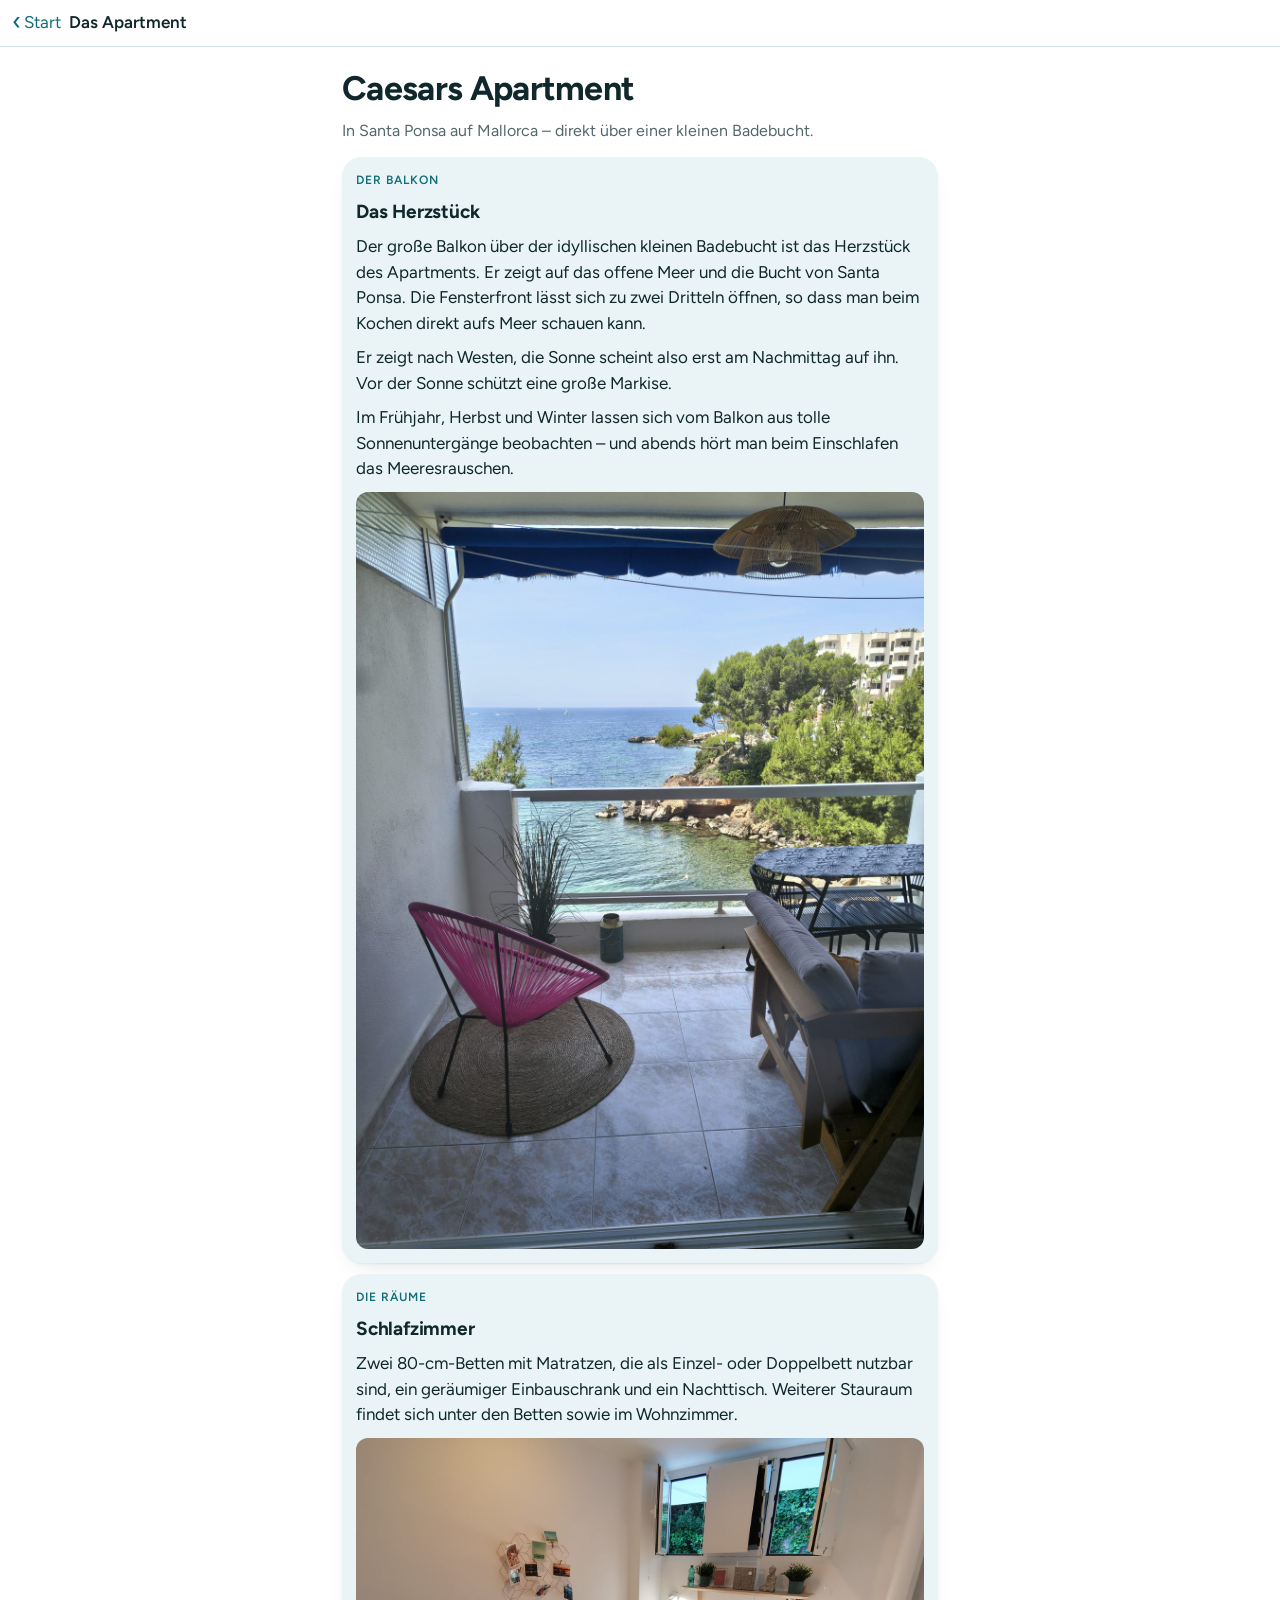
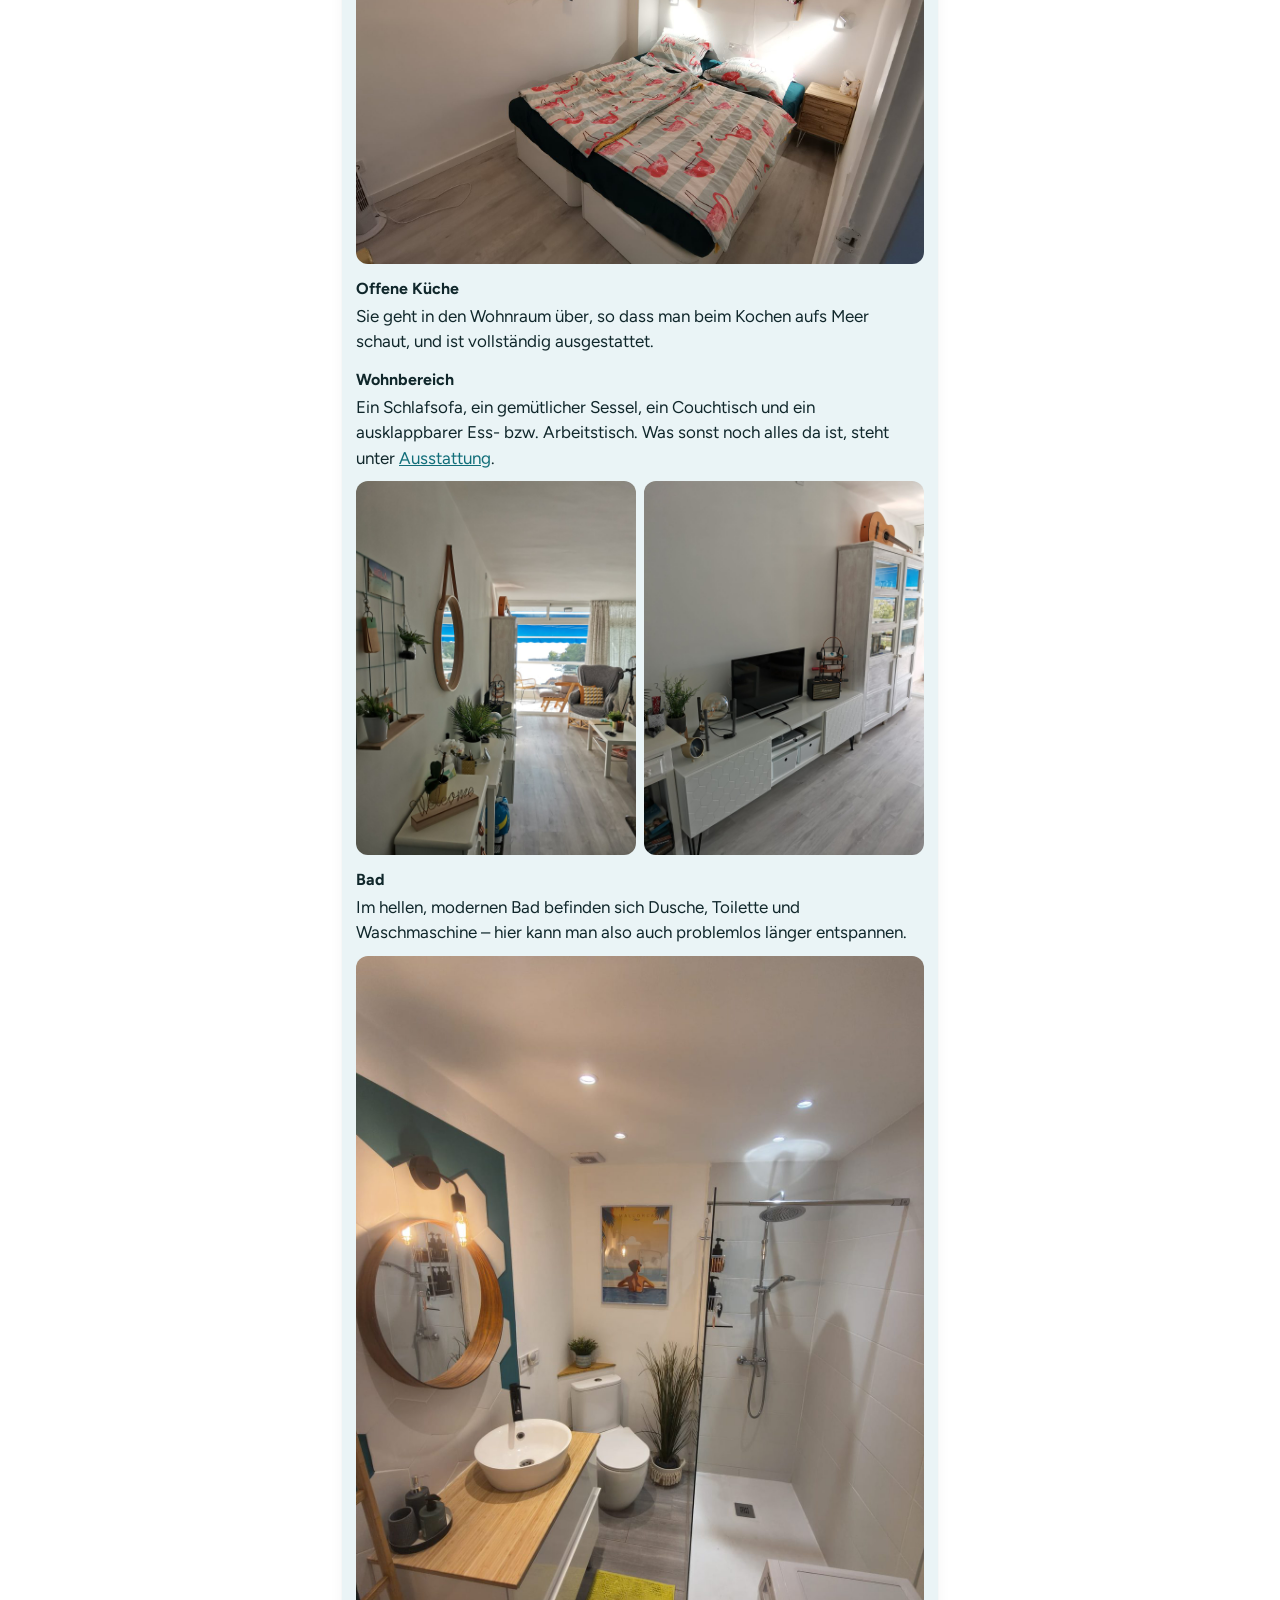
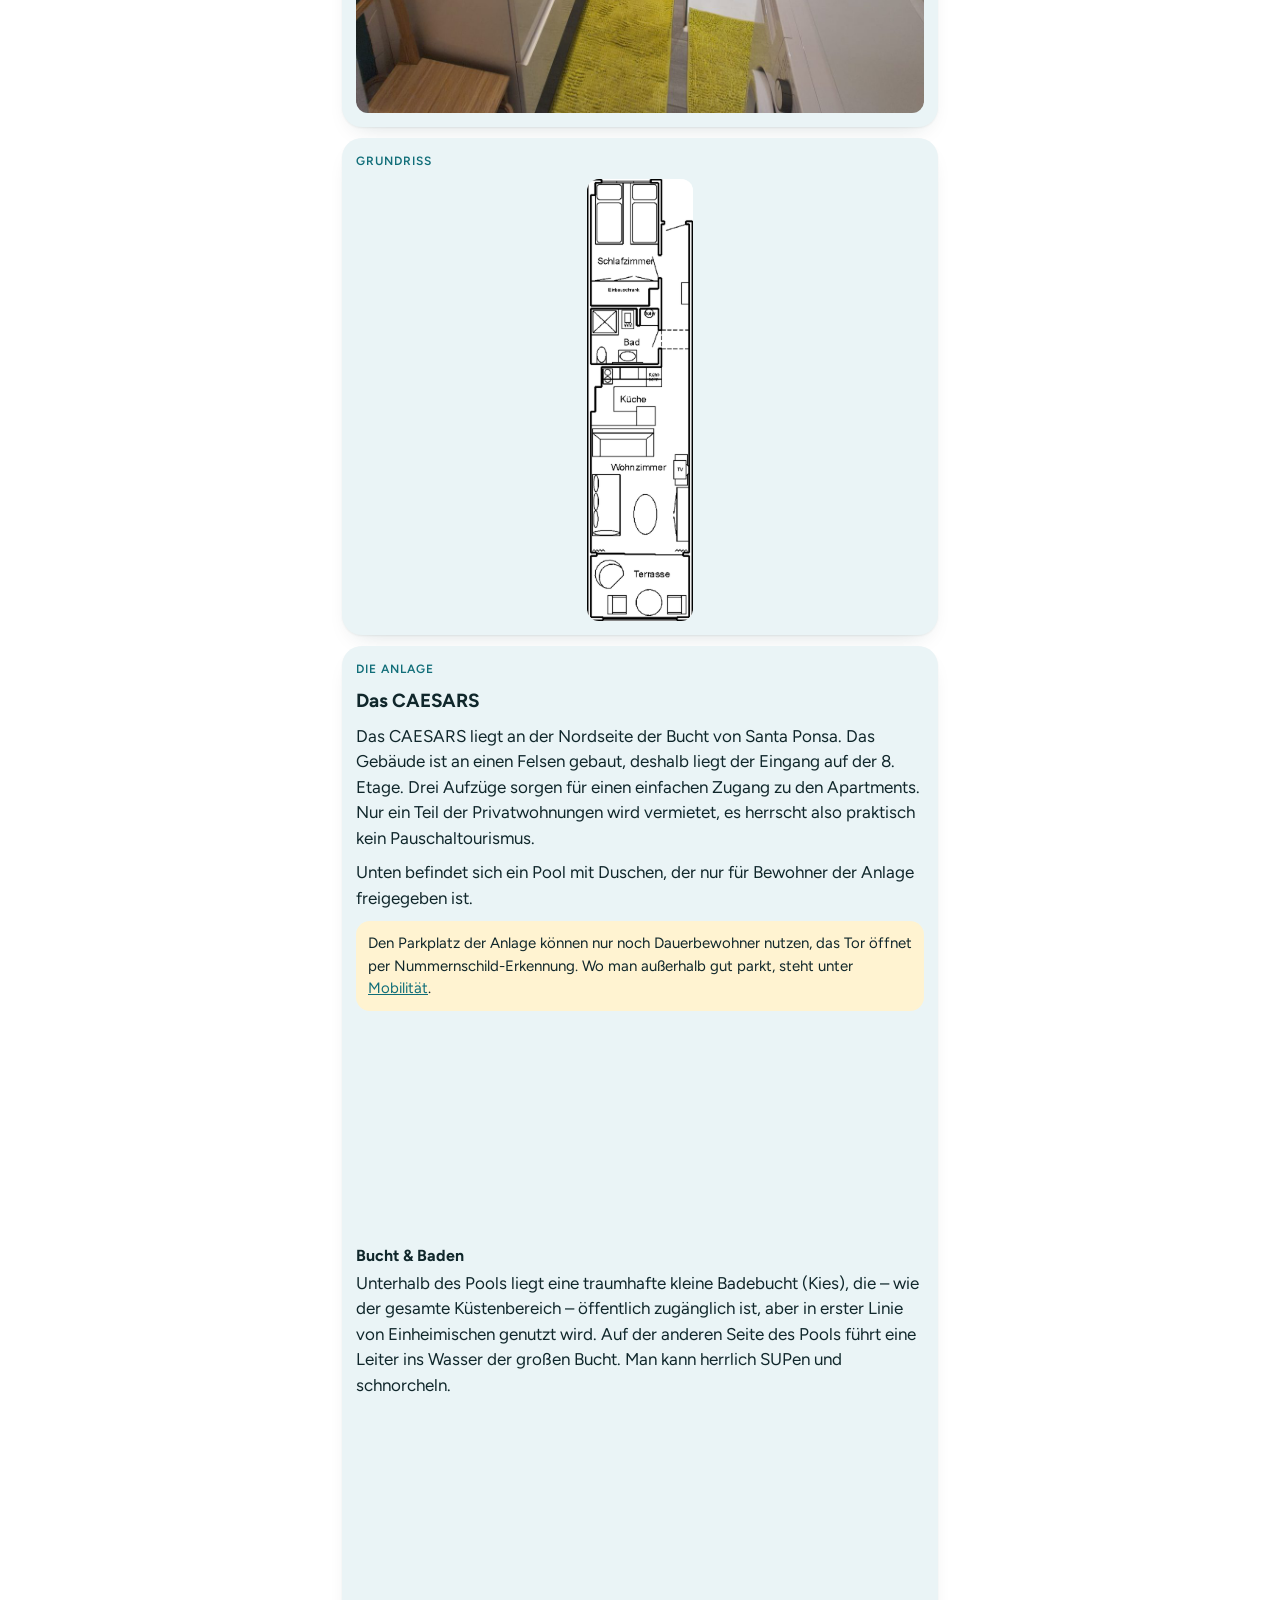
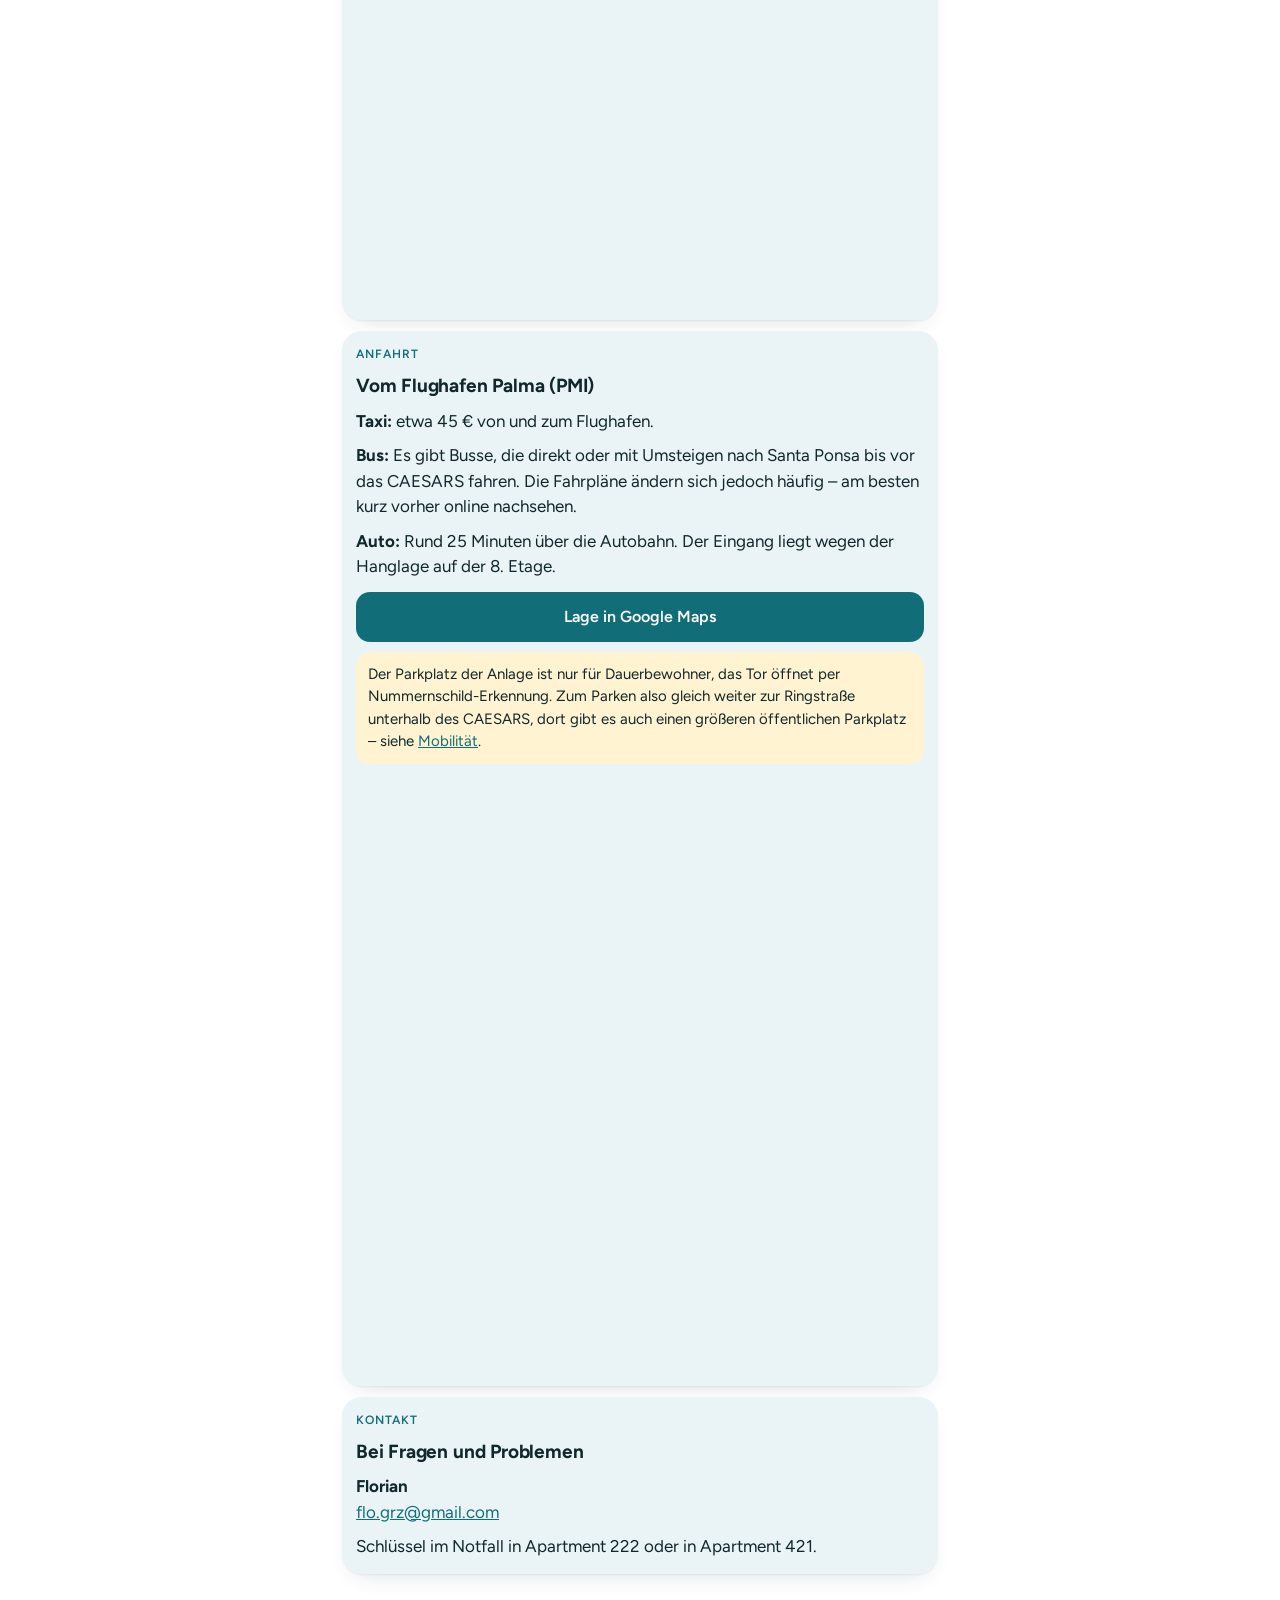
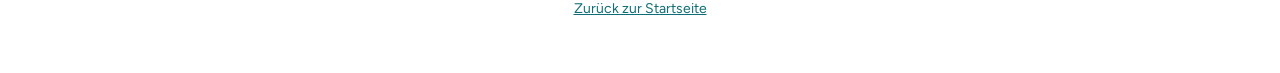
==== apartment.html @ 54678680 "Exposé in "Das Apartment" umbenannt Kachel, Seitentitel und Kopfzeile heissen jetzt "Das Apartment"," ====
<!doctype html>
<html lang="de">
<head>
<meta charset="utf-8">
<meta name="viewport" content="width=device-width, initial-scale=1">
<meta name="theme-color" content="#ffffff" media="(prefers-color-scheme: light)">
<meta name="theme-color" content="#0b1215" media="(prefers-color-scheme: dark)">
<meta name="robots" content="noindex">
<meta name="referrer" content="no-referrer">
<meta http-equiv="Content-Security-Policy" content="default-src 'none'; img-src 'self'; style-src 'self'; font-src 'self'; base-uri 'none'; form-action 'none'">
<title>Das Apartment · Caesars Apartment</title>
<link rel="icon" href="favicon.svg">
<link rel="stylesheet" href="style.css">
</head>
<body>
<header class="bar"><a href="index.html">Start</a><span>Das Apartment</span></header>
<div class="wrap">

  <h1 class="page">Caesars Apartment</h1>
  <p class="lead">In Santa Ponsa auf Mallorca – direkt über einer kleinen Badebucht.</p>

  <div class="card">
    <p class="eyebrow">Der Balkon</p>
    <h2>Das Herzstück</h2>
    <p>Der große Balkon über der idyllischen kleinen Badebucht ist das Herzstück des
    Apartments. Er zeigt auf das offene Meer und die Bucht von Santa Ponsa. Die
    Fensterfront lässt sich zu zwei Dritteln öffnen, so dass man beim Kochen direkt
    aufs Meer schauen kann.</p>
    <p>Er zeigt nach Westen, die Sonne scheint also erst am Nachmittag auf ihn. Vor der
    Sonne schützt eine große Markise.</p>
    <p>Im Frühjahr, Herbst und Winter lassen sich vom Balkon aus tolle Sonnenuntergänge
    beobachten – und abends hört man beim Einschlafen das Meeresrauschen.</p>
    <img width="1200" height="1600" src="bilder/balkon.jpg" alt="Terrasse mit Sitzecke und Blick auf die Bucht" loading="lazy">
  </div>

  <div class="card">
    <p class="eyebrow">Die Räume</p>
    <h2>Schlafzimmer</h2>
    <p>Zwei 80-cm-Betten mit Matratzen, die als Einzel- oder Doppelbett nutzbar sind,
    ein geräumiger Einbauschrank und ein Nachttisch. Weiterer Stauraum findet sich
    unter den Betten sowie im Wohnzimmer.</p>
    <img width="1600" height="1200" src="bilder/schlafzimmer.jpg" alt="Schlafzimmer mit Doppelbett" loading="lazy">

    <h3>Offene Küche</h3>
    <p>Sie geht in den Wohnraum über, so dass man beim Kochen aufs Meer schaut, und ist
    vollständig ausgestattet.</p>

    <h3>Wohnbereich</h3>
    <p>Ein Schlafsofa, ein gemütlicher Sessel, ein Couchtisch und ein ausklappbarer
    Ess- bzw. Arbeitstisch. Was sonst noch alles da ist, steht unter
    <a href="ausstattung.html">Ausstattung</a>.</p>
    <div class="pair">
      <img width="1200" height="1600" src="bilder/wohnbereich.jpg" alt="Wohnbereich mit Sofa und Küche" loading="lazy">
      <img width="1200" height="1600" src="bilder/wohnzimmer.jpg" alt="Wohnzimmer mit TV und Vitrine" loading="lazy">
    </div>

    <h3>Bad</h3>
    <p>Im hellen, modernen Bad befinden sich Dusche, Toilette und Waschmaschine –
    hier kann man also auch problemlos länger entspannen.</p>
    <img width="1200" height="1600" src="bilder/bad.jpg"
         alt="Bad mit Waschbecken, WC und bodengleicher Dusche" loading="lazy">
  </div>

  <div class="card" id="grundriss">
    <p class="eyebrow">Grundriss</p>
    <div class="planbox">
      <a href="#plan"><img class="plan" width="574" height="2396" src="bilder/grundriss.png"
         alt="Grundriss: Schlafzimmer, Bad, Küche, Wohnzimmer und Terrasse hintereinander" loading="lazy"></a>
    </div>
  </div>

  <div class="card">
    <p class="eyebrow">Die Anlage</p>
    <h2>Das CAESARS</h2>
    <p>Das CAESARS liegt an der Nordseite der Bucht von Santa Ponsa. Das Gebäude ist an
    einen Felsen gebaut, deshalb liegt der Eingang auf der 8. Etage. Drei Aufzüge
    sorgen für einen einfachen Zugang zu den Apartments. Nur ein Teil der
    Privatwohnungen wird vermietet, es herrscht also praktisch kein
    Pauschaltourismus.</p>
    <p>Unten befindet sich ein Pool mit Duschen, der nur für Bewohner der Anlage
    freigegeben ist.</p>
    <div class="note">Den Parkplatz der Anlage können nur noch Dauerbewohner nutzen, das
    Tor öffnet per Nummernschild-Erkennung. Wo man außerhalb gut parkt, steht unter
    <a href="infos.html#mobilitaet">Mobilität</a>.</div>
    <div class="pair">
      <img width="576" height="377" src="bilder/caesars.jpg" alt="Das Gebäude des CAESARS" loading="lazy">
      <img width="1600" height="1200" src="bilder/anlage.jpg" alt="Eingangsbereich der Anlage" loading="lazy">
    </div>

    <h3>Bucht &amp; Baden</h3>
    <p>Unterhalb des Pools liegt eine traumhafte kleine Badebucht (Kies), die – wie der
    gesamte Küstenbereich – öffentlich zugänglich ist, aber in erster Linie von
    Einheimischen genutzt wird. Auf der anderen Seite des Pools führt eine Leiter ins
    Wasser der großen Bucht. Man kann herrlich SUPen und schnorcheln.</p>
    <div class="pair">
      <img width="801" height="601" src="bilder/bucht-kajak.jpg" alt="Türkises Wasser in der Bucht" loading="lazy">
      <img width="900" height="1600" src="bilder/bucht.jpg" alt="Die kleine Badebucht unterhalb der Anlage" loading="lazy">
    </div>
  </div>

  <div class="card" id="anfahrt">
    <p class="eyebrow">Anfahrt</p>
    <h2>Vom Flughafen Palma (PMI)</h2>
    <p><b>Taxi:</b> etwa 45 € von und zum Flughafen.</p>
    <p><b>Bus:</b> Es gibt Busse, die direkt oder mit Umsteigen nach Santa Ponsa bis vor
    das CAESARS fahren. Die Fahrpläne ändern sich jedoch häufig – am besten kurz
    vorher online nachsehen.</p>
    <p><b>Auto:</b> Rund 25 Minuten über die Autobahn. Der Eingang liegt wegen der
    Hanglage auf der 8. Etage.</p>
    <a class="btn" href="https://maps.app.goo.gl/i3KNdVnD5WK8LLeP6">Lage in Google Maps</a>
    <div class="note">Der Parkplatz der Anlage ist nur für Dauerbewohner, das Tor öffnet
    per Nummernschild-Erkennung. Zum Parken also gleich weiter zur Ringstraße
    unterhalb des CAESARS, dort gibt es auch einen
    größeren öffentlichen Parkplatz – siehe
    <a href="infos.html#mobilitaet">Mobilität</a>.</div>
    <img width="1056" height="562" src="bilder/karte-anfahrt.jpg" alt="Karte der Strecke von Palma nach Santa Ponsa" loading="lazy">
    <img width="1056" height="531" src="bilder/karte-santaponsa.jpg" alt="Karte der letzten Meter in Santa Ponsa" loading="lazy">
  </div>

  <div class="card" id="kontakt">
    <p class="eyebrow">Kontakt</p>
    <h2>Bei Fragen und Problemen</h2>
    <p><b>Florian</b><br>
      <a href="mailto:flo.grz@gmail.com">flo.grz@gmail.com</a></p>
    <p>Schlüssel im Notfall in Apartment 222 oder in Apartment 421.</p>
  </div>

  <footer><p><a href="index.html">Zurück zur Startseite</a></p></footer>
</div>

<figure class="lb plan" id="plan"><a class="bg" href="#grundriss" aria-hidden="true"></a>
  <a class="x" href="#grundriss" aria-label="Schließen">&times;</a>
  <img width="574" height="2396" src="bilder/grundriss.png" alt="Grundriss des Apartments">
  <figcaption>Grundriss des Apartments</figcaption></figure>
</body>
</html>
---- style.css ----
/* Caesars Apartment – Santa Ponsa. Mobile first, keine externen Abhängigkeiten. */
:root{
  --bg:#fff; --card:#eaf4f6; --tile:#d6ebee; --chip:#ffdc7a;
  --txt:#10272b; --dim:#54686c; --line:#d7e8ea;
  --acc:#116e79; --tint:#fff3d1; --bar:rgba(255,255,255,.82);
  --sh:0 1px 2px rgba(8,50,56,.06), 0 10px 24px -14px rgba(8,50,56,.22);
  --shx:0 2px 6px rgba(8,50,56,.08), 0 18px 36px -16px rgba(8,50,56,.32);
  --r:20px;
}
@media (prefers-color-scheme:dark){
  :root{--bg:#0b1215; --card:#132124; --tile:#172f34; --chip:#6b5210;
        --txt:#eef5f6; --dim:#9aabaf; --line:#22373b;
        --acc:#4fd0de; --tint:#3a2d0d; --bar:rgba(11,18,21,.75);
        --sh:0 1px 2px rgba(0,0,0,.6); --shx:0 12px 30px rgba(0,0,0,.7);}
}
@font-face{
  font-family:Figtree;
  src:url(schrift/figtree.woff2) format("woff2");
  font-weight:300 900;          /* eine Datei fuer alle Staerken */
  font-display:swap;
}
*{box-sizing:border-box}
html{-webkit-text-size-adjust:100%}
body{
  margin:0; background:var(--bg); color:var(--txt);
  font:400 17px/1.5 Figtree,-apple-system,BlinkMacSystemFont,"Segoe UI",Roboto,"Helvetica Neue",Arial,sans-serif;
  -webkit-font-smoothing:antialiased;
}
img{max-width:100%;height:auto;display:block}
a{color:var(--acc)}
.wrap{max-width:620px;margin:0 auto;padding:0 12px 40px}

/* Kopfzeile */
.bar{
  position:sticky;top:0;z-index:20;display:flex;align-items:center;gap:6px;
  padding:10px 12px;font-weight:600;font-size:17px;
  background:var(--bar);
  backdrop-filter:saturate(180%) blur(20px);-webkit-backdrop-filter:saturate(180%) blur(20px);
  border-bottom:1px solid var(--line);
}
.bar a{display:flex;align-items:center;gap:3px;text-decoration:none;font-weight:400;margin-right:2px}
.bar a::before{content:"‹";font-size:26px;line-height:1;margin-top:-3px}

/* Hero */
.hero{position:relative;margin:12px 0 16px;border-radius:24px;overflow:hidden;box-shadow:var(--sh)}
.hero img{aspect-ratio:4/3;object-fit:cover;width:100%}
.hero div{
  position:absolute;inset:auto 0 0 0;padding:18px 14px 14px;color:#fff;
  background:linear-gradient(transparent,rgba(0,0,0,.68));
}
.hero h1{margin:0;font-size:clamp(27px,7.5vw,34px);letter-spacing:-.02em;line-height:1.15}
.hero p{margin:4px 0 0;font-size:15px;opacity:.9}

h1.page{font-size:clamp(27px,8vw,34px);letter-spacing:-.02em;margin:16px 0 5px}
.lead{color:var(--dim);margin:0 0 14px;font-size:16px}

/* Kacheln */
.tiles{display:grid;grid-template-columns:1fr 1fr;gap:10px;margin:0 0 22px}
.tile{
  display:block;padding:13px;border-radius:var(--r);background:var(--tile);
  box-shadow:var(--sh);text-decoration:none;color:inherit;
  transition:transform .22s ease, box-shadow .22s ease;
}
.tile svg{width:26px;height:26px;stroke:var(--acc);stroke-width:1.7;fill:none;
  stroke-linecap:round;stroke-linejoin:round;
  background:var(--chip);border-radius:11px;padding:6px;box-sizing:content-box}
.tile b{display:block;margin:9px 0 1px;font-size:16px;font-weight:600;letter-spacing:-.01em}
.tile span{display:block;font-size:13px;color:var(--dim);line-height:1.35}
.tile.wide{grid-column:1/-1;display:flex;align-items:center;gap:14px}
.tile.wide b{margin:0}
@media (hover:hover){.tile:hover{transform:translateY(-3px);box-shadow:var(--shx)}}
.tile:active{transform:scale(.97)}

h2.sec{font-size:19px;letter-spacing:-.01em;margin:0 0 10px}
h2.sec span{font-weight:400;font-size:14px;color:var(--dim)}

/* Karten / Inhalte */
.card{background:var(--card);border-radius:var(--r);padding:14px;box-shadow:var(--sh);margin:0 0 11px}
.card h2{font-size:19px;letter-spacing:-.01em;margin:0 0 8px}
.card h3{font-size:16px;margin:13px 0 3px}
.card p{margin:0 0 9px}
.card p:last-child,.card ul:last-child{margin-bottom:0}
.card ul{margin:0 0 9px;padding-left:19px}
.card li{margin:0 0 4px}
.card img{border-radius:12px;margin:10px 0 0}
.eyebrow{font-size:12px;font-weight:600;letter-spacing:.08em;text-transform:uppercase;color:var(--acc);margin:0 0 6px}
.note{background:var(--tint);border-radius:14px;padding:11px 12px;margin:10px 0 0;font-size:15px}
.pair{display:grid;grid-template-columns:1fr 1fr;gap:8px;margin-top:10px}
.pair img{margin:0}

/* Sprungmarken */
.chips{display:flex;flex-wrap:wrap;gap:7px;margin:0 0 14px}
.chips a{background:var(--tile);box-shadow:var(--sh);border-radius:999px;padding:7px 13px;
  font-size:14px;text-decoration:none;color:var(--txt)}
.chips a:active{transform:scale(.96)}

/* Checklisten */
.check{list-style:none;padding:0;margin:0}
.check li{position:relative;padding:0 0 0 28px;margin:0 0 10px}
.check li::before{
  content:"";position:absolute;left:0;top:3px;width:19px;height:19px;border-radius:50%;
  border:1.7px solid var(--acc);
}
.check li b{display:block}
.check img{margin:8px 0 0;border-radius:12px}


.btn{
  display:block;margin:12px 0 0;padding:13px;border:0;border-radius:14px;
  background:var(--acc);color:#fff;font-size:16px;font-weight:600;
  text-align:center;text-decoration:none;
}
.btn:active{opacity:.7}
@media (prefers-color-scheme:dark){.btn{color:#04282d}}

/* Galerie: horizontal wischen + Lightbox ohne JS */
.strip{
  display:flex;gap:8px;overflow-x:auto;scroll-snap-type:x mandatory;
  margin:0 -12px;padding:0 12px 10px;scroll-padding:0 12px;
  -webkit-overflow-scrolling:touch;
}
.strip a{flex:0 0 78%;scroll-snap-align:center;border-radius:14px;overflow:hidden;box-shadow:var(--sh)}
.strip img{aspect-ratio:4/3;object-fit:cover;width:100%}
.strip .plan img,.lb.plan img{object-fit:contain;background:#fff}
img.plan{background:#fff;border-radius:12px}
.planbox{display:flex;justify-content:center}
.planbox img{width:106px;margin:0}
@media (hover:hover){.strip a:hover img{transform:scale(1.04);transition:transform .3s ease}}

.lb{position:fixed;inset:0;z-index:50;display:none;margin:0;background:#000}
.lb:target{display:grid;place-items:center}
.lb img{width:100%;max-height:100vh;object-fit:contain}
.lb.plan{place-items:start center;overflow-y:auto}
.lb.plan img{max-height:none}
.lb .bg{position:absolute;inset:0}
.lb figcaption{
  position:fixed;left:0;right:0;bottom:0;padding:26px 14px 16px;
  color:#f5f5f7;font-size:14px;text-align:center;
  background:linear-gradient(transparent,rgba(0,0,0,.72));
}
.lb .nav{
  position:fixed;top:50%;transform:translateY(-50%);z-index:2;width:44px;height:44px;
  border-radius:50%;background:rgba(0,0,0,.45);
  color:#fff;font-size:30px;line-height:43px;text-align:center;text-decoration:none;
}
.lb .zurueck{left:12px}
.lb .weiter{right:12px}
.lb .x{
  position:fixed;top:12px;right:12px;z-index:2;width:38px;height:38px;
  border-radius:50%;background:rgba(0,0,0,.45);
  color:#fff;font-size:25px;line-height:37px;text-align:center;text-decoration:none;
}

footer{margin-top:24px;text-align:center;font-size:14px;color:var(--dim)}
footer a{margin:0 7px;white-space:nowrap}
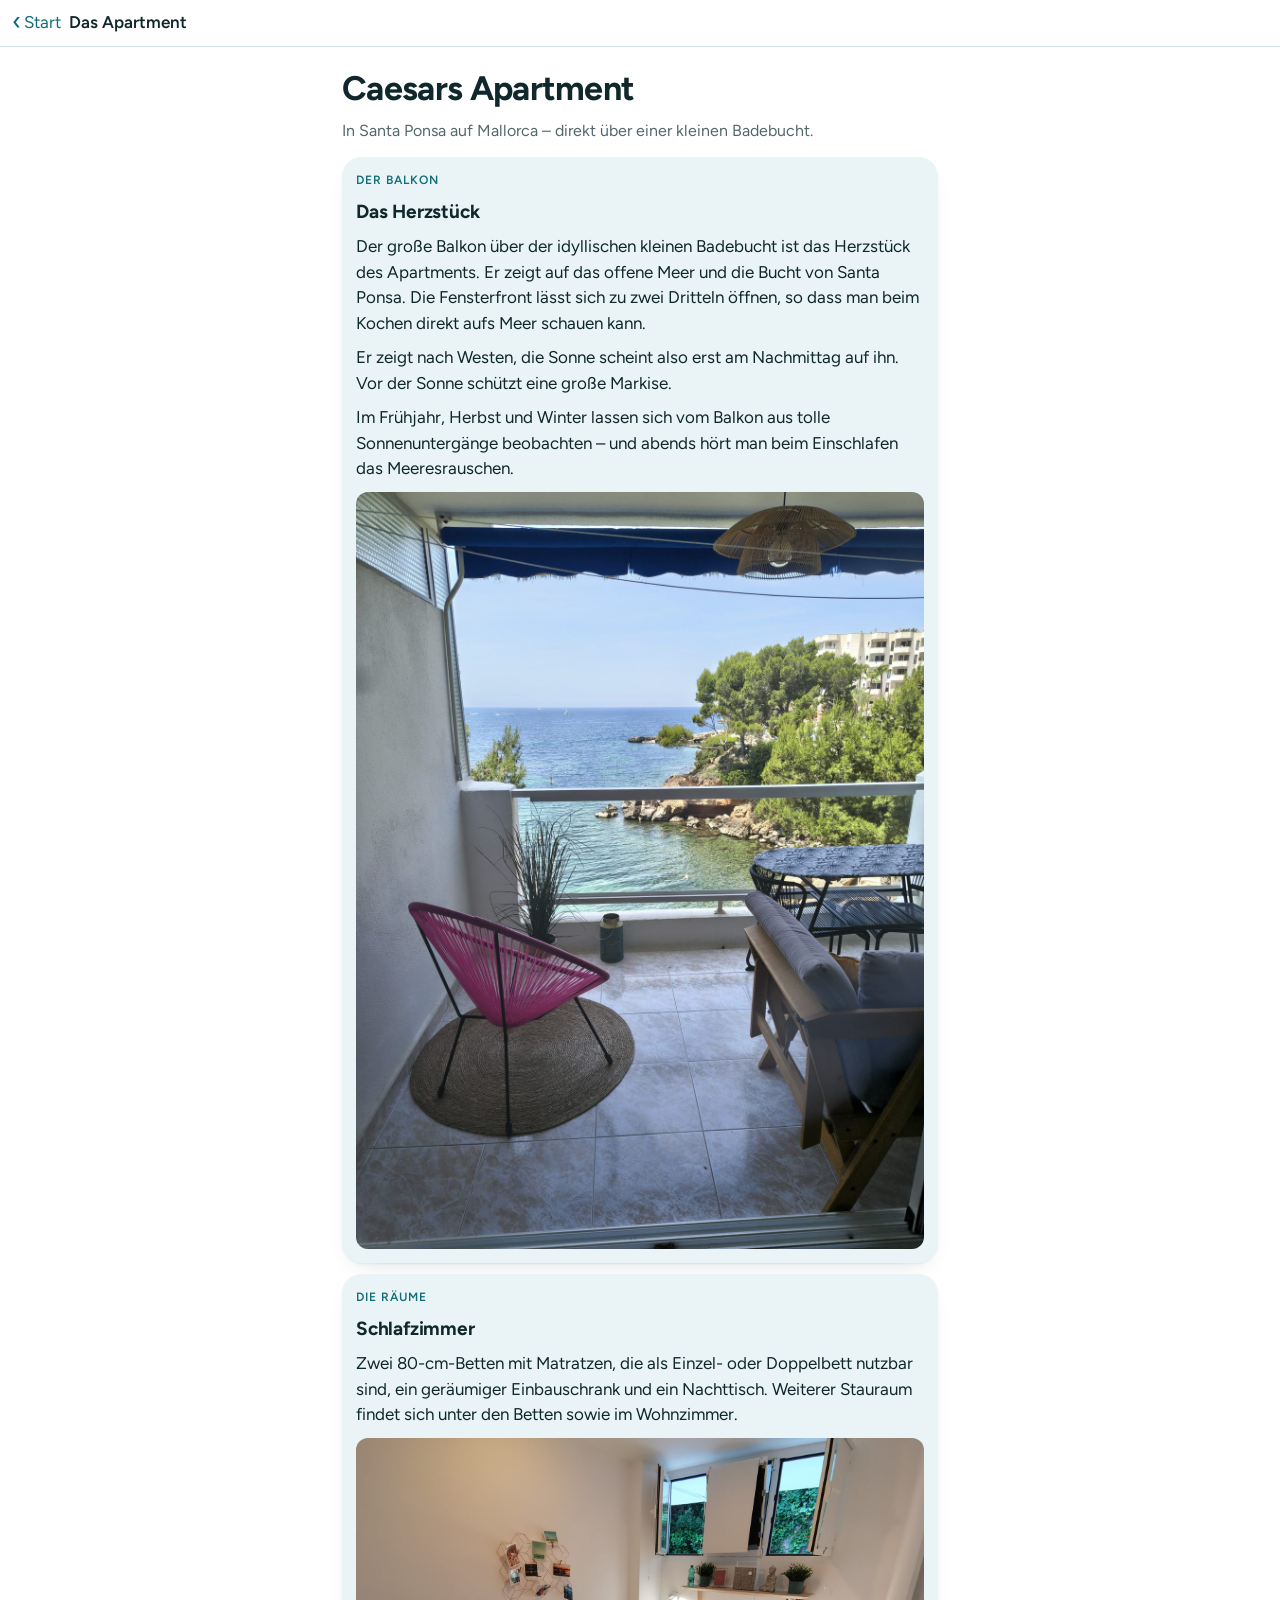
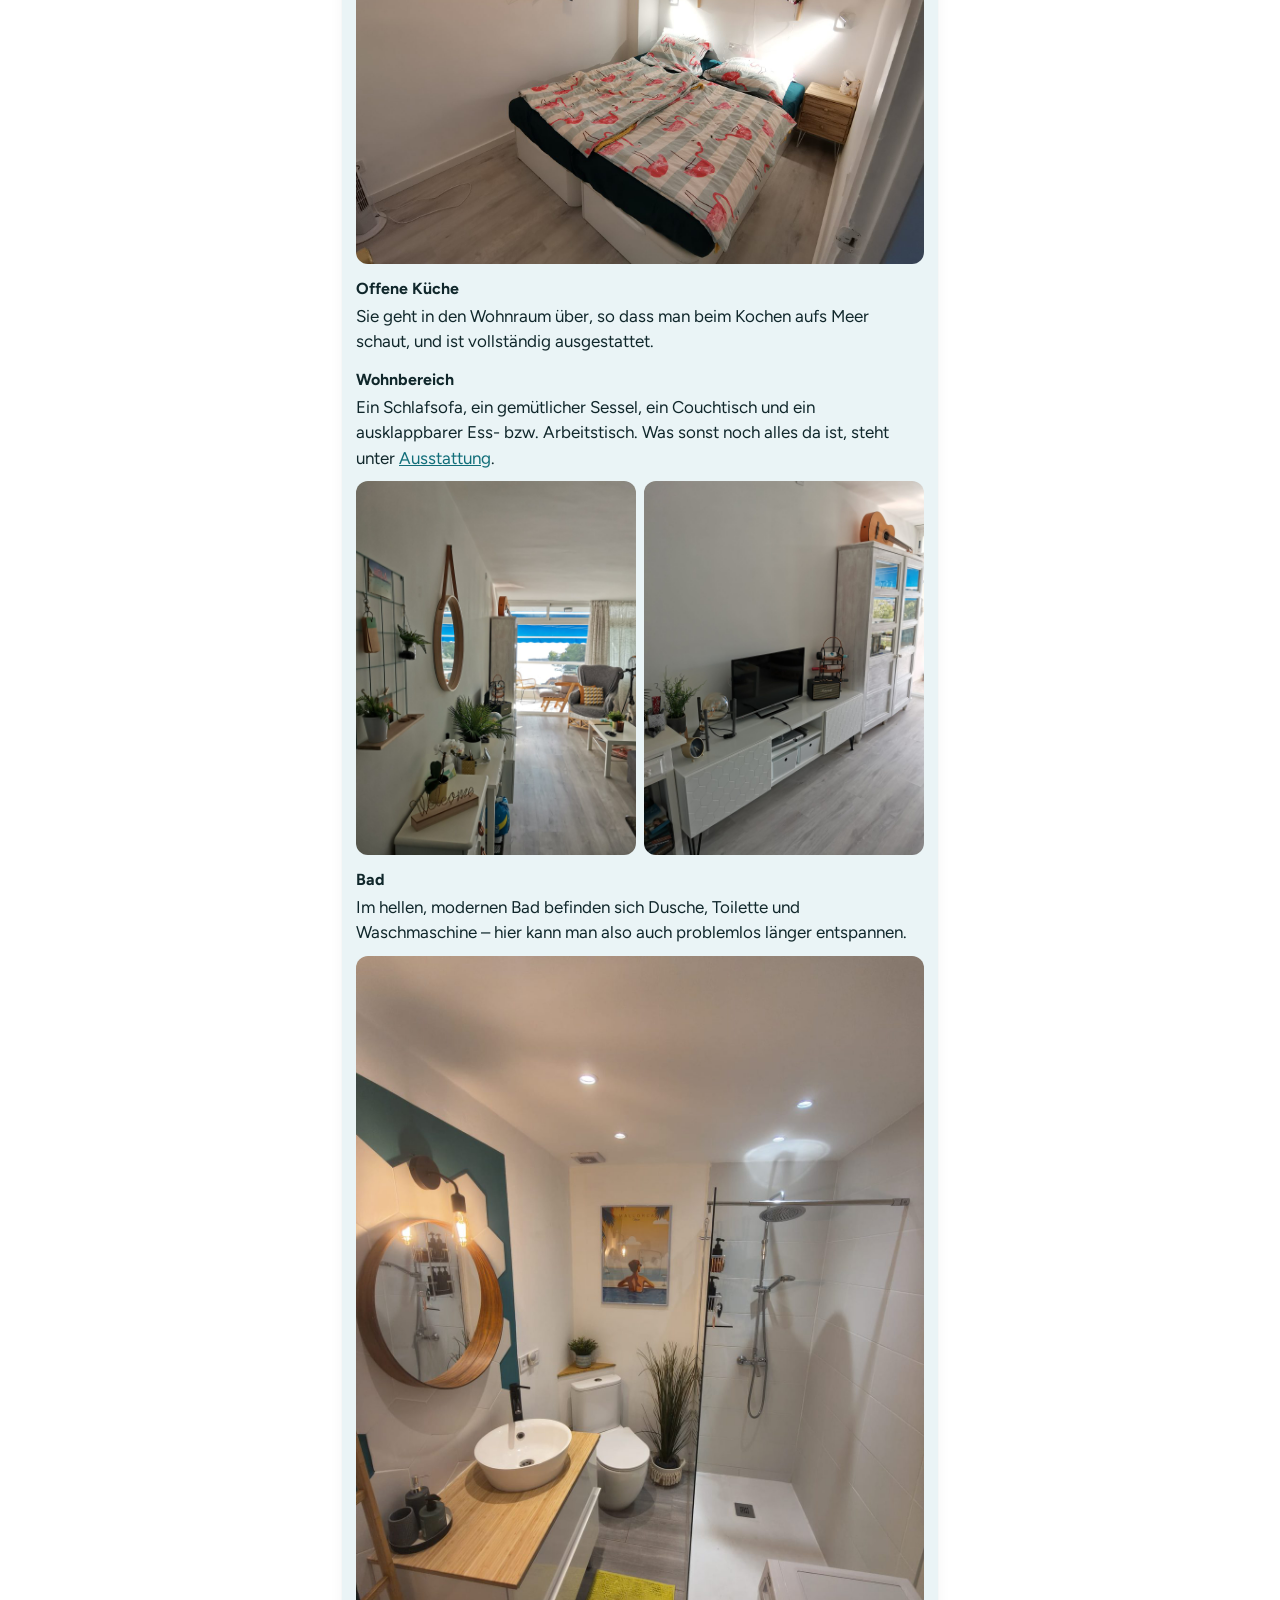
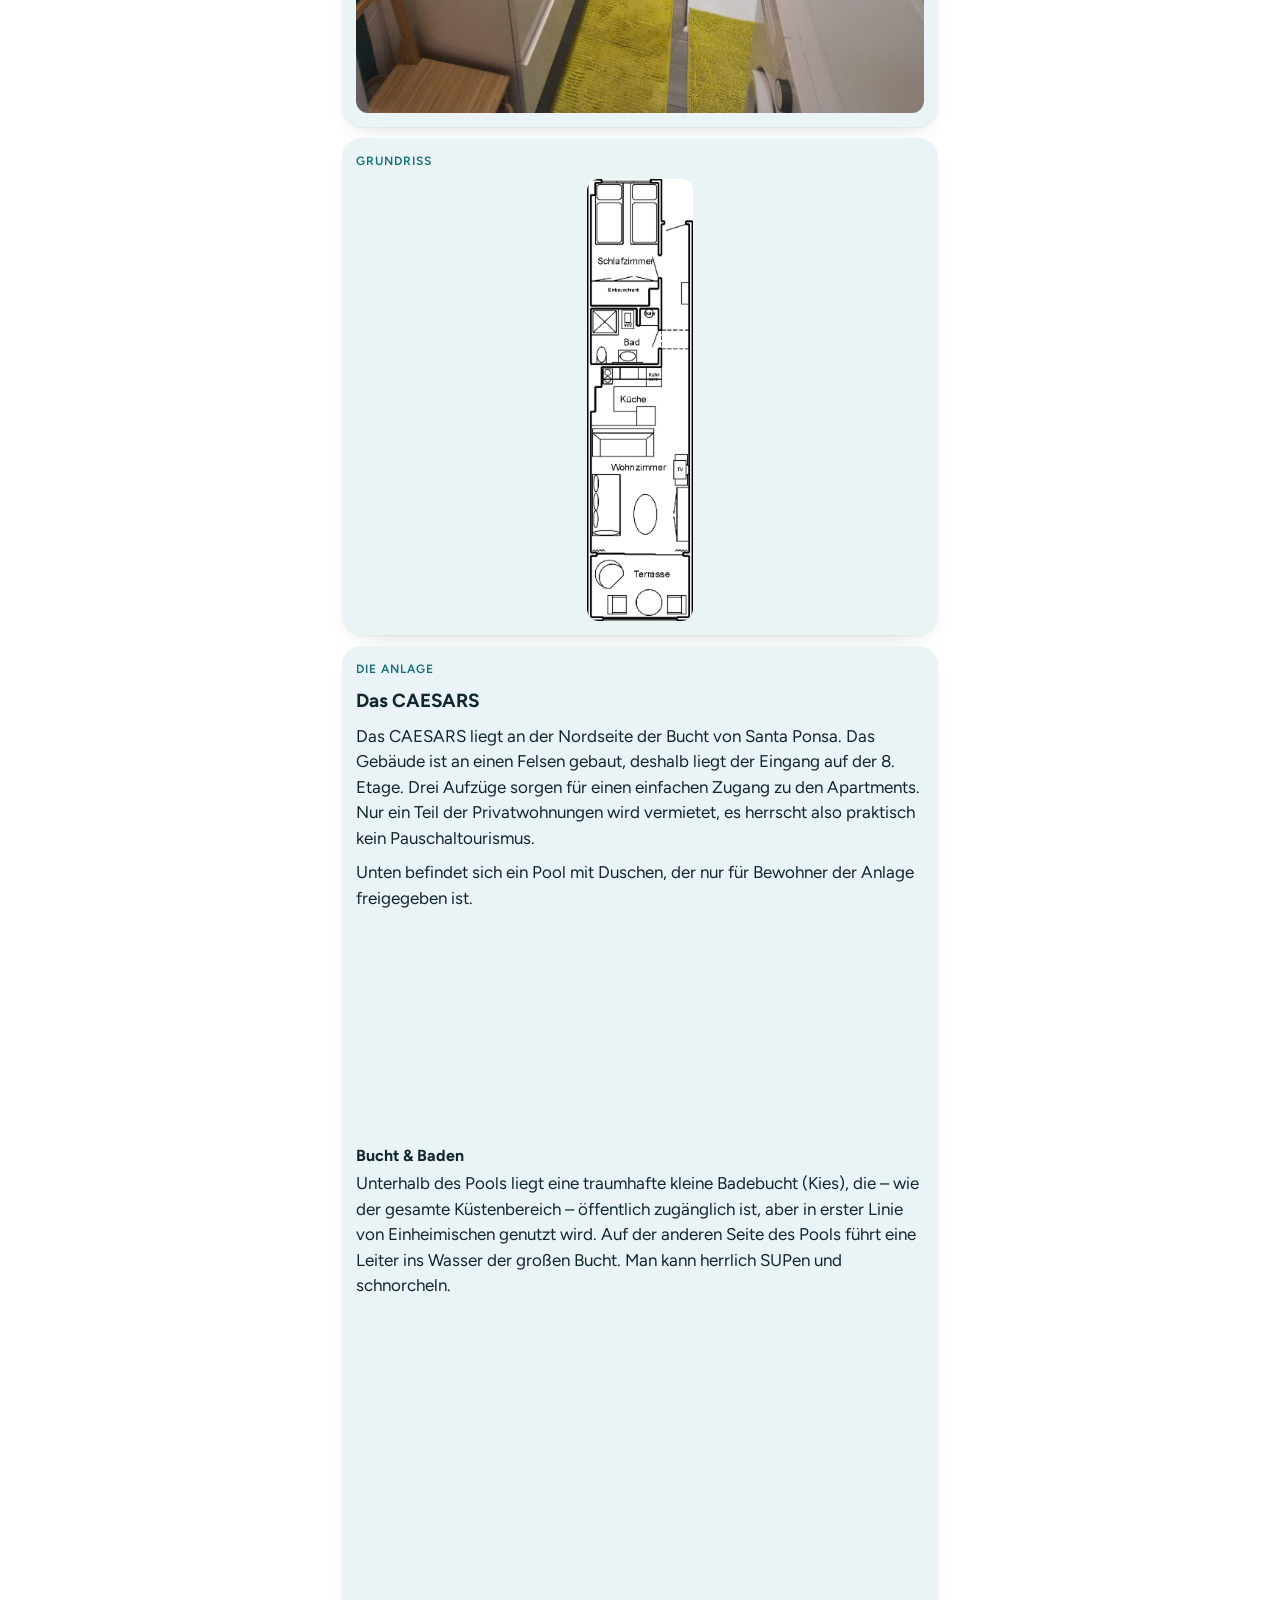
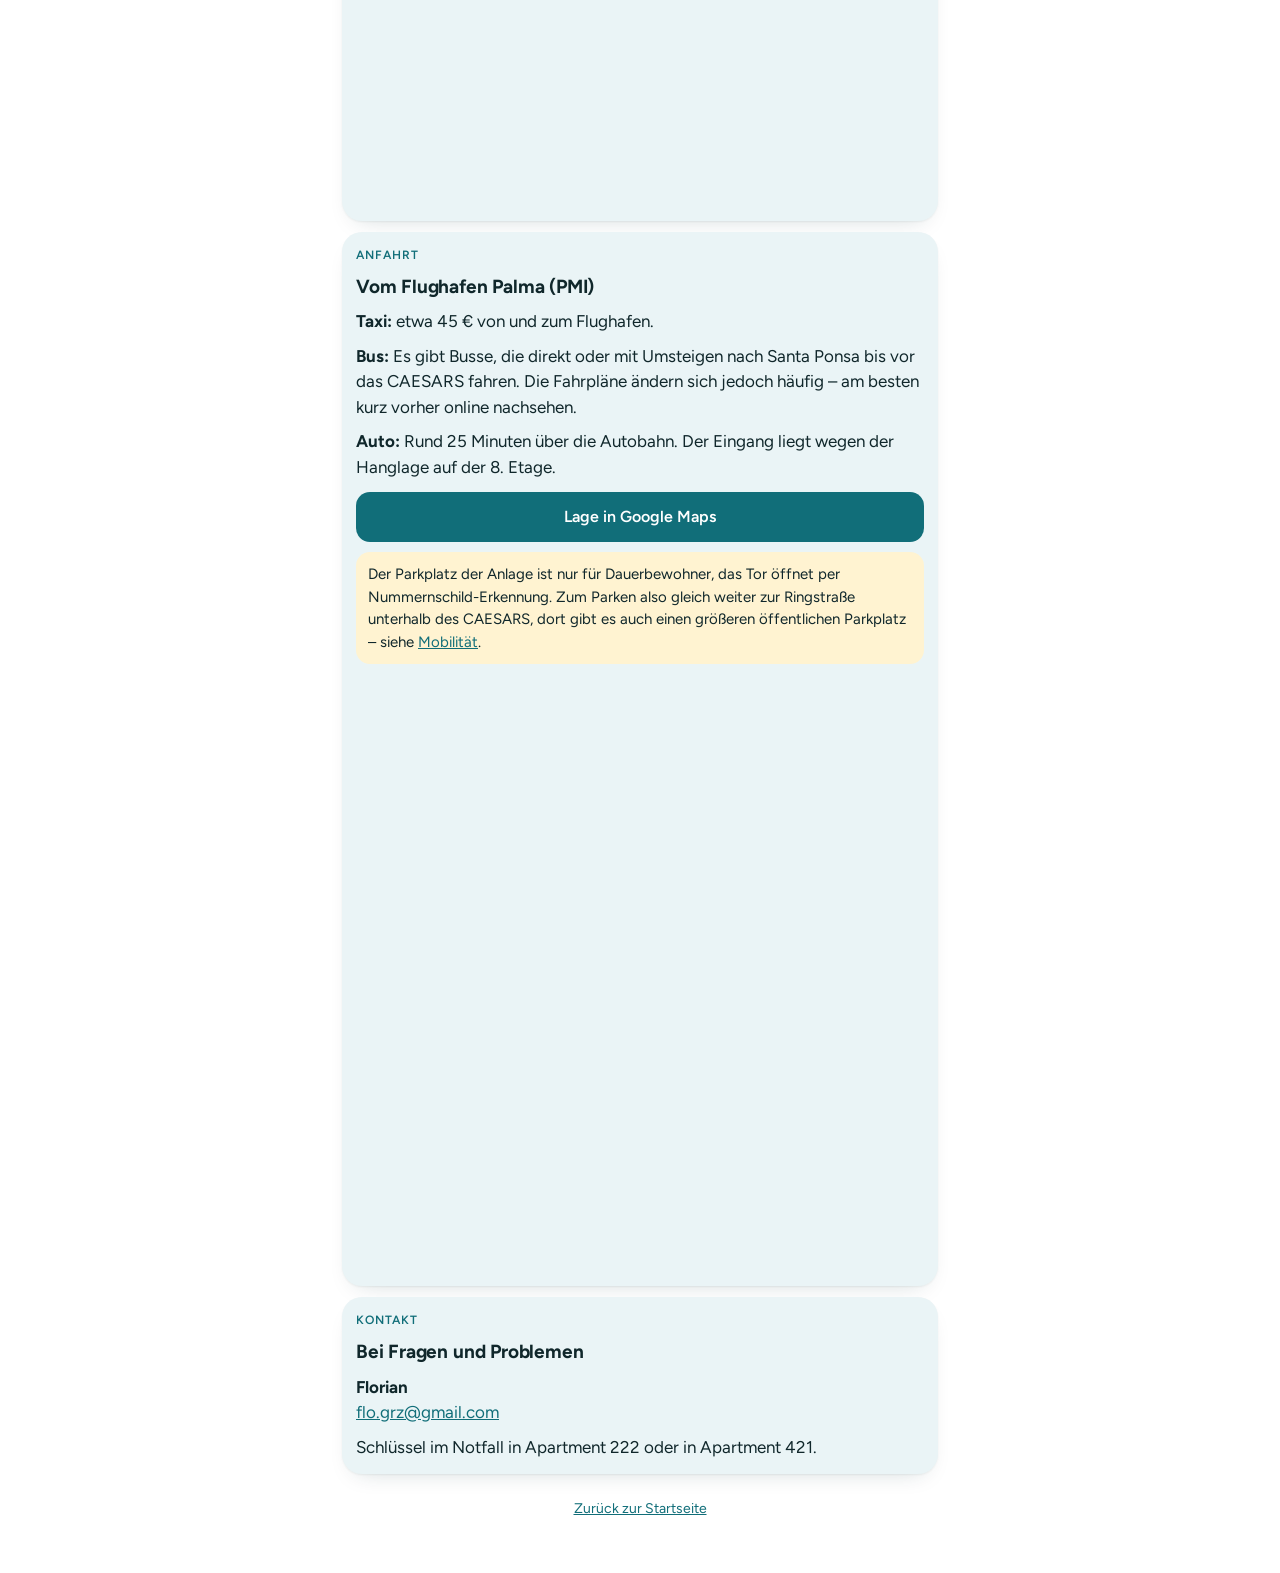
==== commit daee2c18: "Doppelten Parkplatz-Hinweis bei "Die Anlage" entfernt Der Hinweis steht bereits im Abschnitt Anfahrt" ====
--- a/apartment.html
+++ b/apartment.html
@@ -79,9 +79,6 @@
     Pauschaltourismus.</p>
     <p>Unten befindet sich ein Pool mit Duschen, der nur für Bewohner der Anlage
     freigegeben ist.</p>
-    <div class="note">Den Parkplatz der Anlage können nur noch Dauerbewohner nutzen, das
-    Tor öffnet per Nummernschild-Erkennung. Wo man außerhalb gut parkt, steht unter
-    <a href="infos.html#mobilitaet">Mobilität</a>.</div>
     <div class="pair">
       <img width="576" height="377" src="bilder/caesars.jpg" alt="Das Gebäude des CAESARS" loading="lazy">
       <img width="1600" height="1200" src="bilder/anlage.jpg" alt="Eingangsbereich der Anlage" loading="lazy">
--- a/style.css
+++ b/style.css
@@ -2,7 +2,7 @@
 :root{
   --bg:#fff; --card:#eaf4f6; --tile:#d6ebee; --chip:#ffdc7a;
   --txt:#10272b; --dim:#54686c; --line:#d7e8ea;
-  --acc:#116e79; --tint:#fff3d1; --bar:rgba(255,255,255,.82);
+  --acc:#116e79; --tint:#fff3d1; --warm:#ffe9ad; --bar:rgba(255,255,255,.82);
   --sh:0 1px 2px rgba(8,50,56,.06), 0 10px 24px -14px rgba(8,50,56,.22);
   --shx:0 2px 6px rgba(8,50,56,.08), 0 18px 36px -16px rgba(8,50,56,.32);
   --r:20px;
@@ -10,7 +10,7 @@
 @media (prefers-color-scheme:dark){
   :root{--bg:#0b1215; --card:#132124; --tile:#172f34; --chip:#6b5210;
         --txt:#eef5f6; --dim:#9aabaf; --line:#22373b;
-        --acc:#4fd0de; --tint:#3a2d0d; --bar:rgba(11,18,21,.75);
+        --acc:#4fd0de; --tint:#3a2d0d; --warm:#40320e; --bar:rgba(11,18,21,.75);
         --sh:0 1px 2px rgba(0,0,0,.6); --shx:0 12px 30px rgba(0,0,0,.7);}
 }
 @font-face{
@@ -66,8 +66,7 @@
   background:var(--chip);border-radius:11px;padding:6px;box-sizing:content-box}
 .tile b{display:block;margin:9px 0 1px;font-size:16px;font-weight:600;letter-spacing:-.01em}
 .tile span{display:block;font-size:13px;color:var(--dim);line-height:1.35}
-.tile.wide{grid-column:1/-1;display:flex;align-items:center;gap:14px}
-.tile.wide b{margin:0}
+.tile.warm{background:var(--warm);--chip:var(--bg)}   /* Check-in/-out */
 @media (hover:hover){.tile:hover{transform:translateY(-3px);box-shadow:var(--shx)}}
 .tile:active{transform:scale(.97)}
 
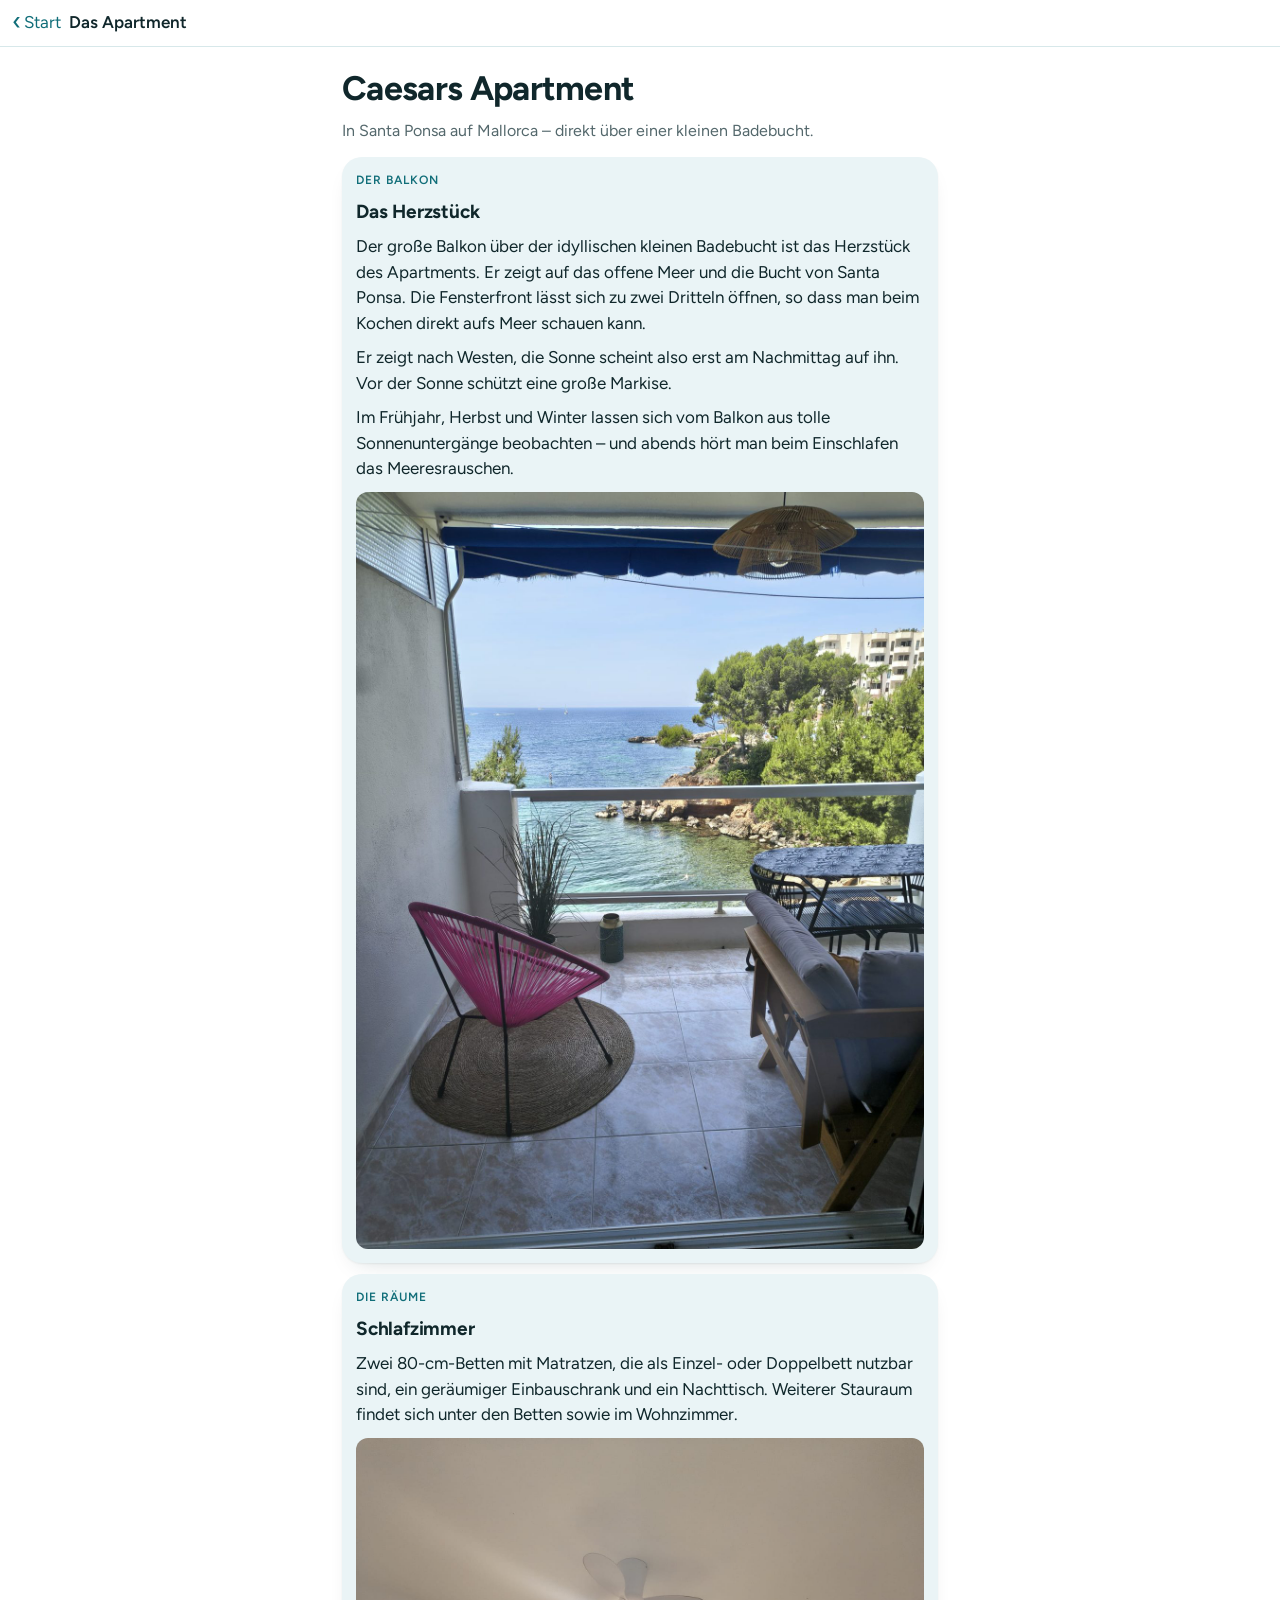
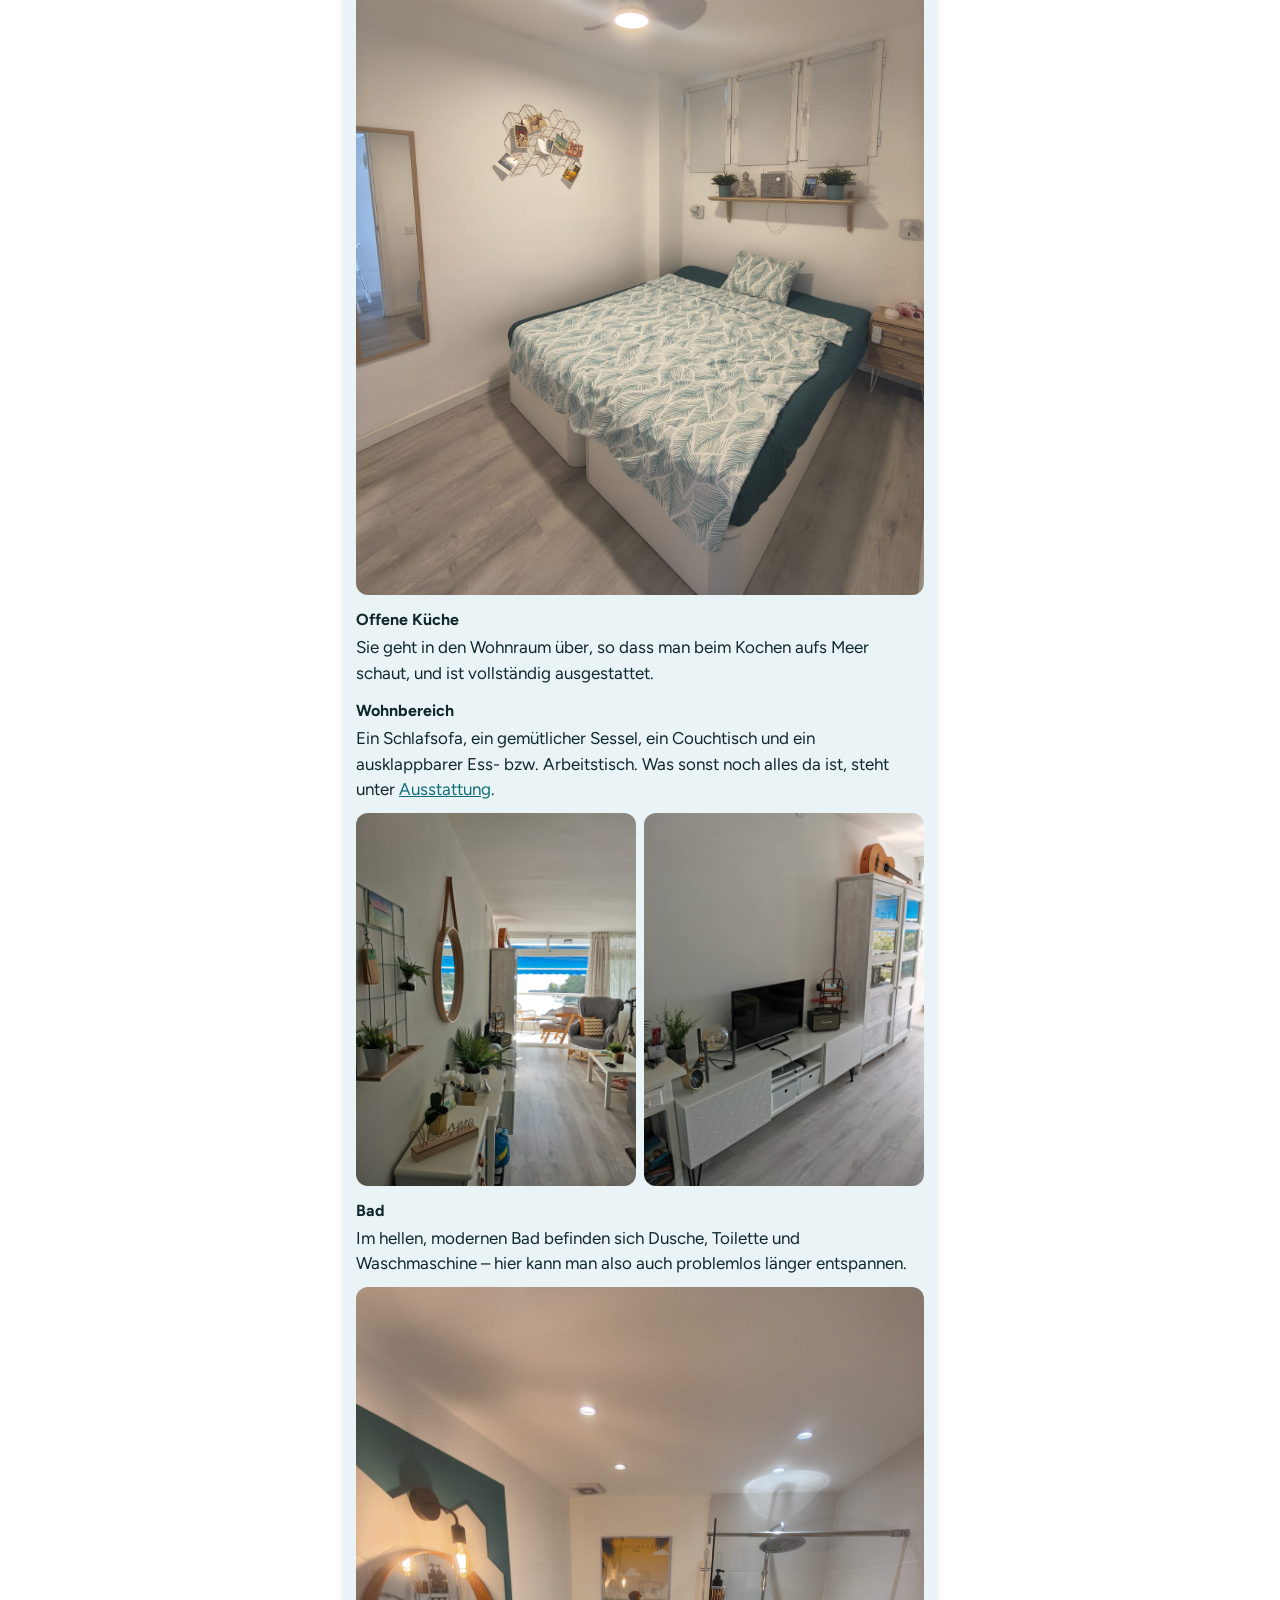
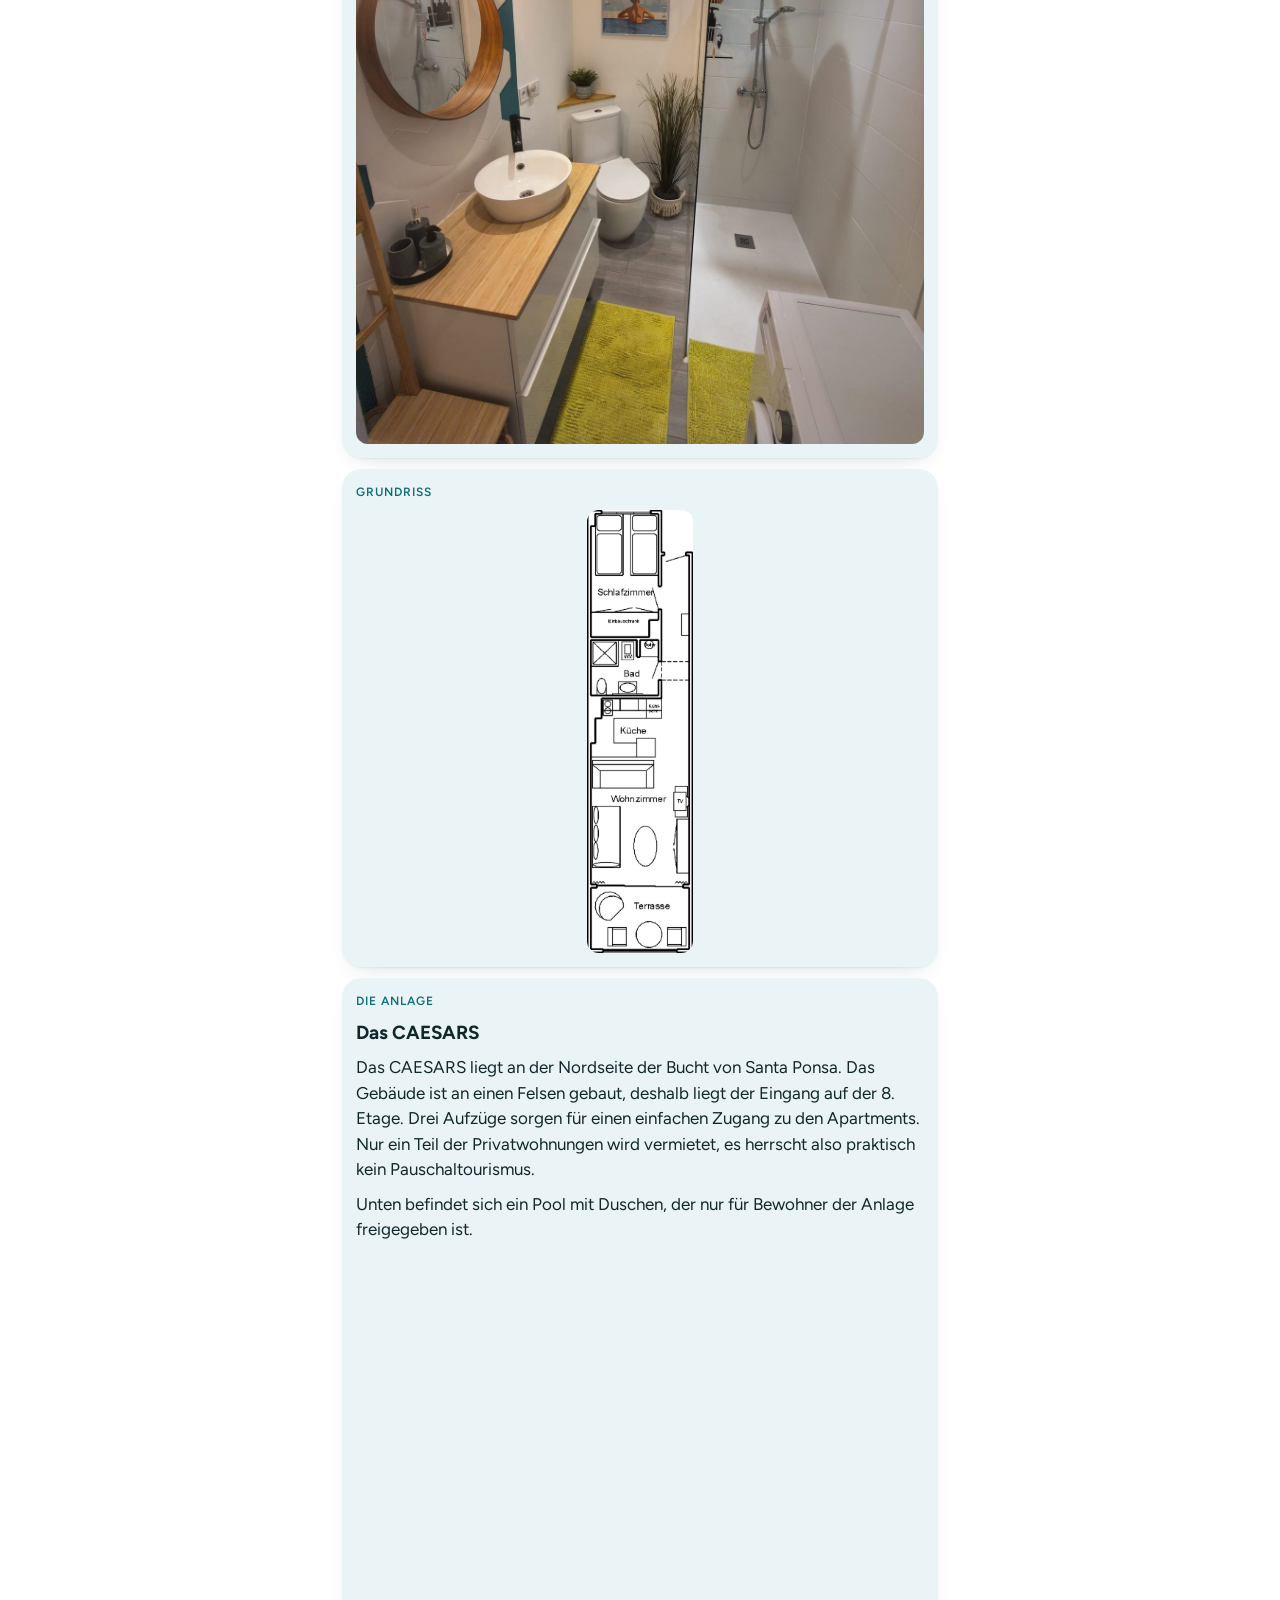
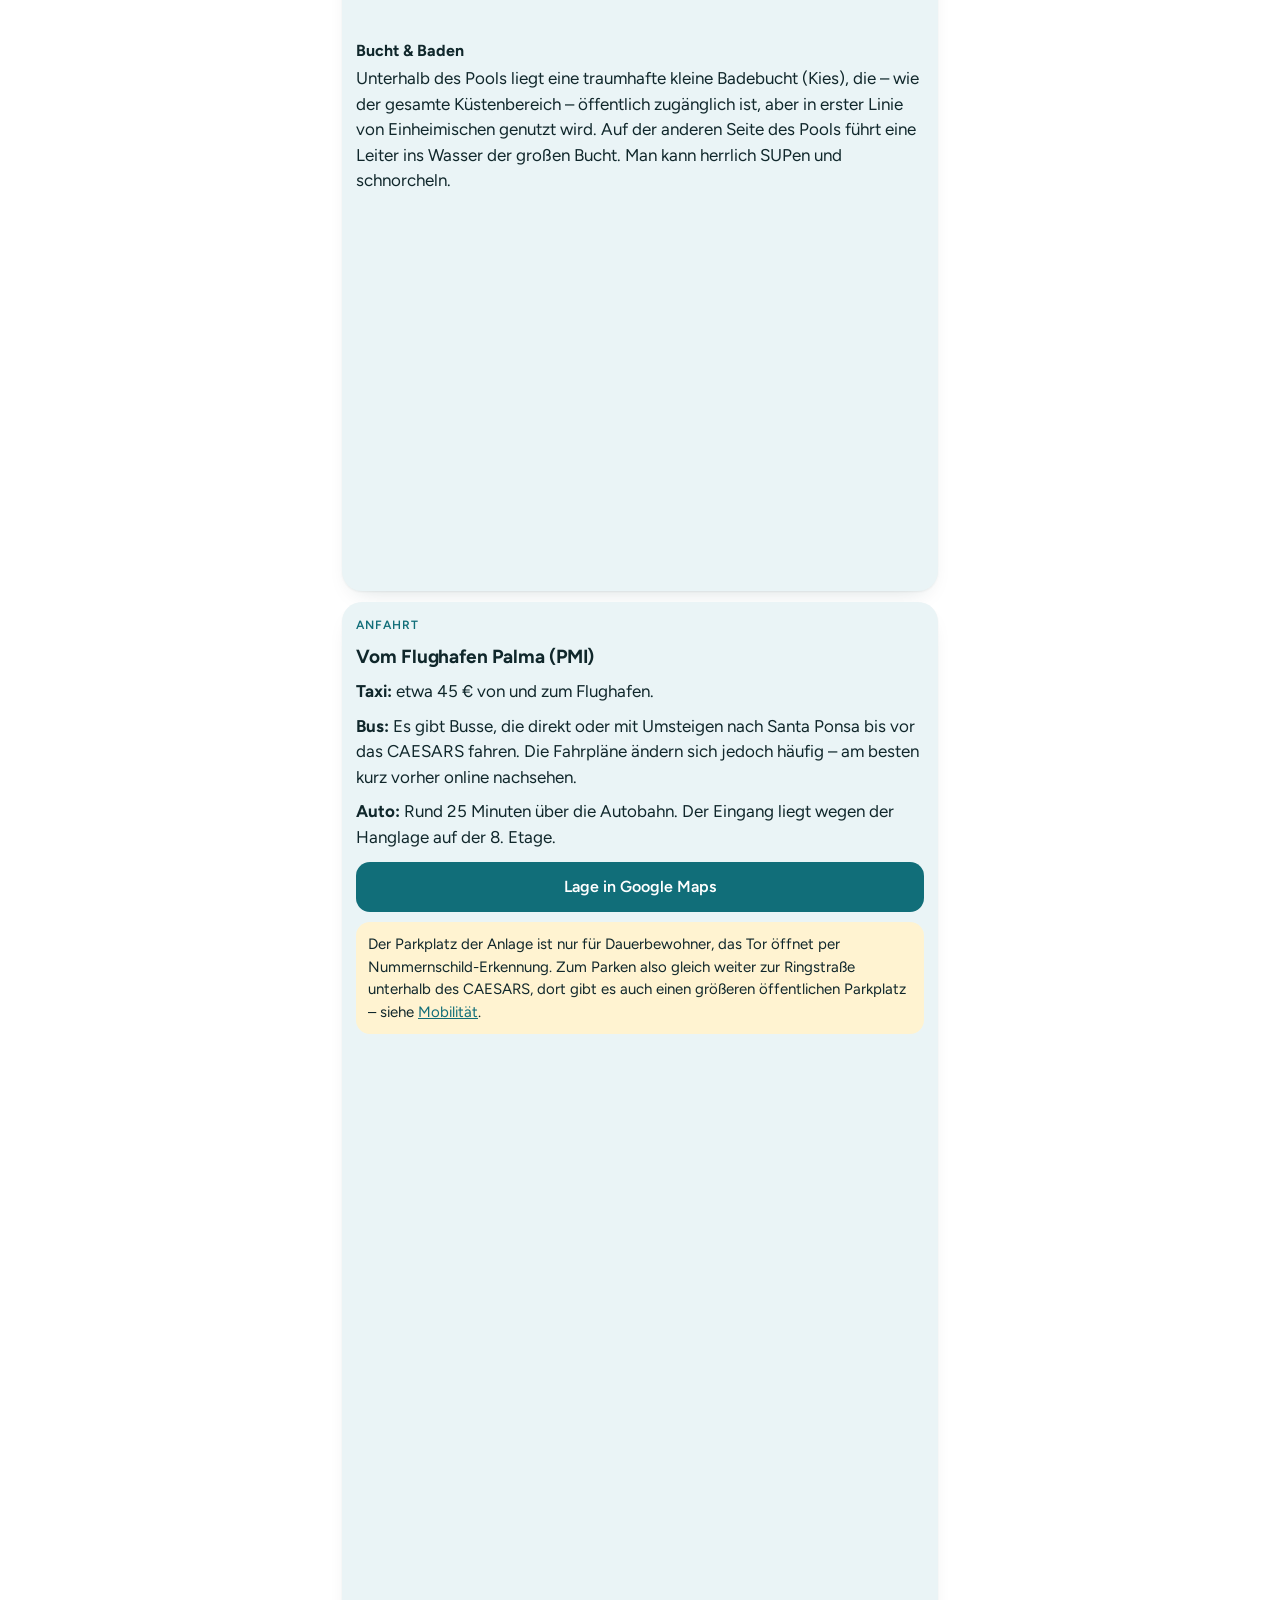
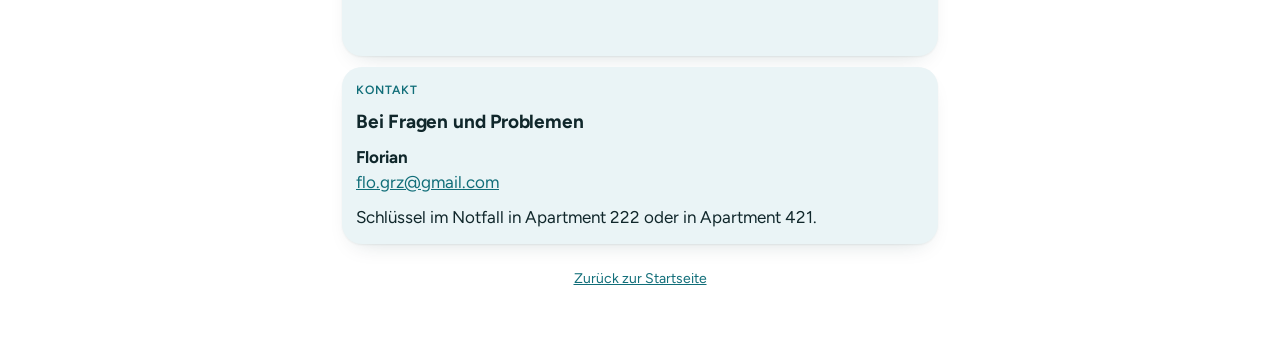
==== commit 998b1061: "Drei neue Fotos: Schlafzimmer, Hauseingang, Blick zum grossen Strand - Schlafzimmer: neues Foto erse" ====
--- a/apartment.html
+++ b/apartment.html
@@ -39,7 +39,7 @@
     <p>Zwei 80-cm-Betten mit Matratzen, die als Einzel- oder Doppelbett nutzbar sind,
     ein geräumiger Einbauschrank und ein Nachttisch. Weiterer Stauraum findet sich
     unter den Betten sowie im Wohnzimmer.</p>
-    <img width="1600" height="1200" src="bilder/schlafzimmer.jpg" alt="Schlafzimmer mit Doppelbett" loading="lazy">
+    <img width="1530" height="2040" src="bilder/schlafzimmer.jpg" alt="Schlafzimmer mit Doppelbett" loading="lazy">
 
     <h3>Offene Küche</h3>
     <p>Sie geht in den Wohnraum über, so dass man beim Kochen aufs Meer schaut, und ist
@@ -81,7 +81,7 @@
     freigegeben ist.</p>
     <div class="pair">
       <img width="576" height="377" src="bilder/caesars.jpg" alt="Das Gebäude des CAESARS" loading="lazy">
-      <img width="1600" height="1200" src="bilder/anlage.jpg" alt="Eingangsbereich der Anlage" loading="lazy">
+      <img width="1530" height="2040" src="bilder/eingang.jpg" alt="Eingang des CAESARS" loading="lazy">
     </div>
 
     <h3>Bucht &amp; Baden</h3>
--- a/style.css
+++ b/style.css
@@ -85,7 +85,7 @@
 .eyebrow{font-size:12px;font-weight:600;letter-spacing:.08em;text-transform:uppercase;color:var(--acc);margin:0 0 6px}
 .note{background:var(--tint);border-radius:14px;padding:11px 12px;margin:10px 0 0;font-size:15px}
 .pair{display:grid;grid-template-columns:1fr 1fr;gap:8px;margin-top:10px}
-.pair img{margin:0}
+.pair img{margin:0;aspect-ratio:3/4;object-fit:cover}   /* Paare immer gleich hoch */
 
 /* Sprungmarken */
 .chips{display:flex;flex-wrap:wrap;gap:7px;margin:0 0 14px}
@@ -120,7 +120,7 @@
 }
 .strip a{flex:0 0 78%;scroll-snap-align:center;border-radius:14px;overflow:hidden;box-shadow:var(--sh)}
 .strip img{aspect-ratio:4/3;object-fit:cover;width:100%}
-.strip .plan img,.lb.plan img{object-fit:contain;background:#fff}
+.lb.plan img{object-fit:contain;background:#fff}
 img.plan{background:#fff;border-radius:12px}
 .planbox{display:flex;justify-content:center}
 .planbox img{width:106px;margin:0}
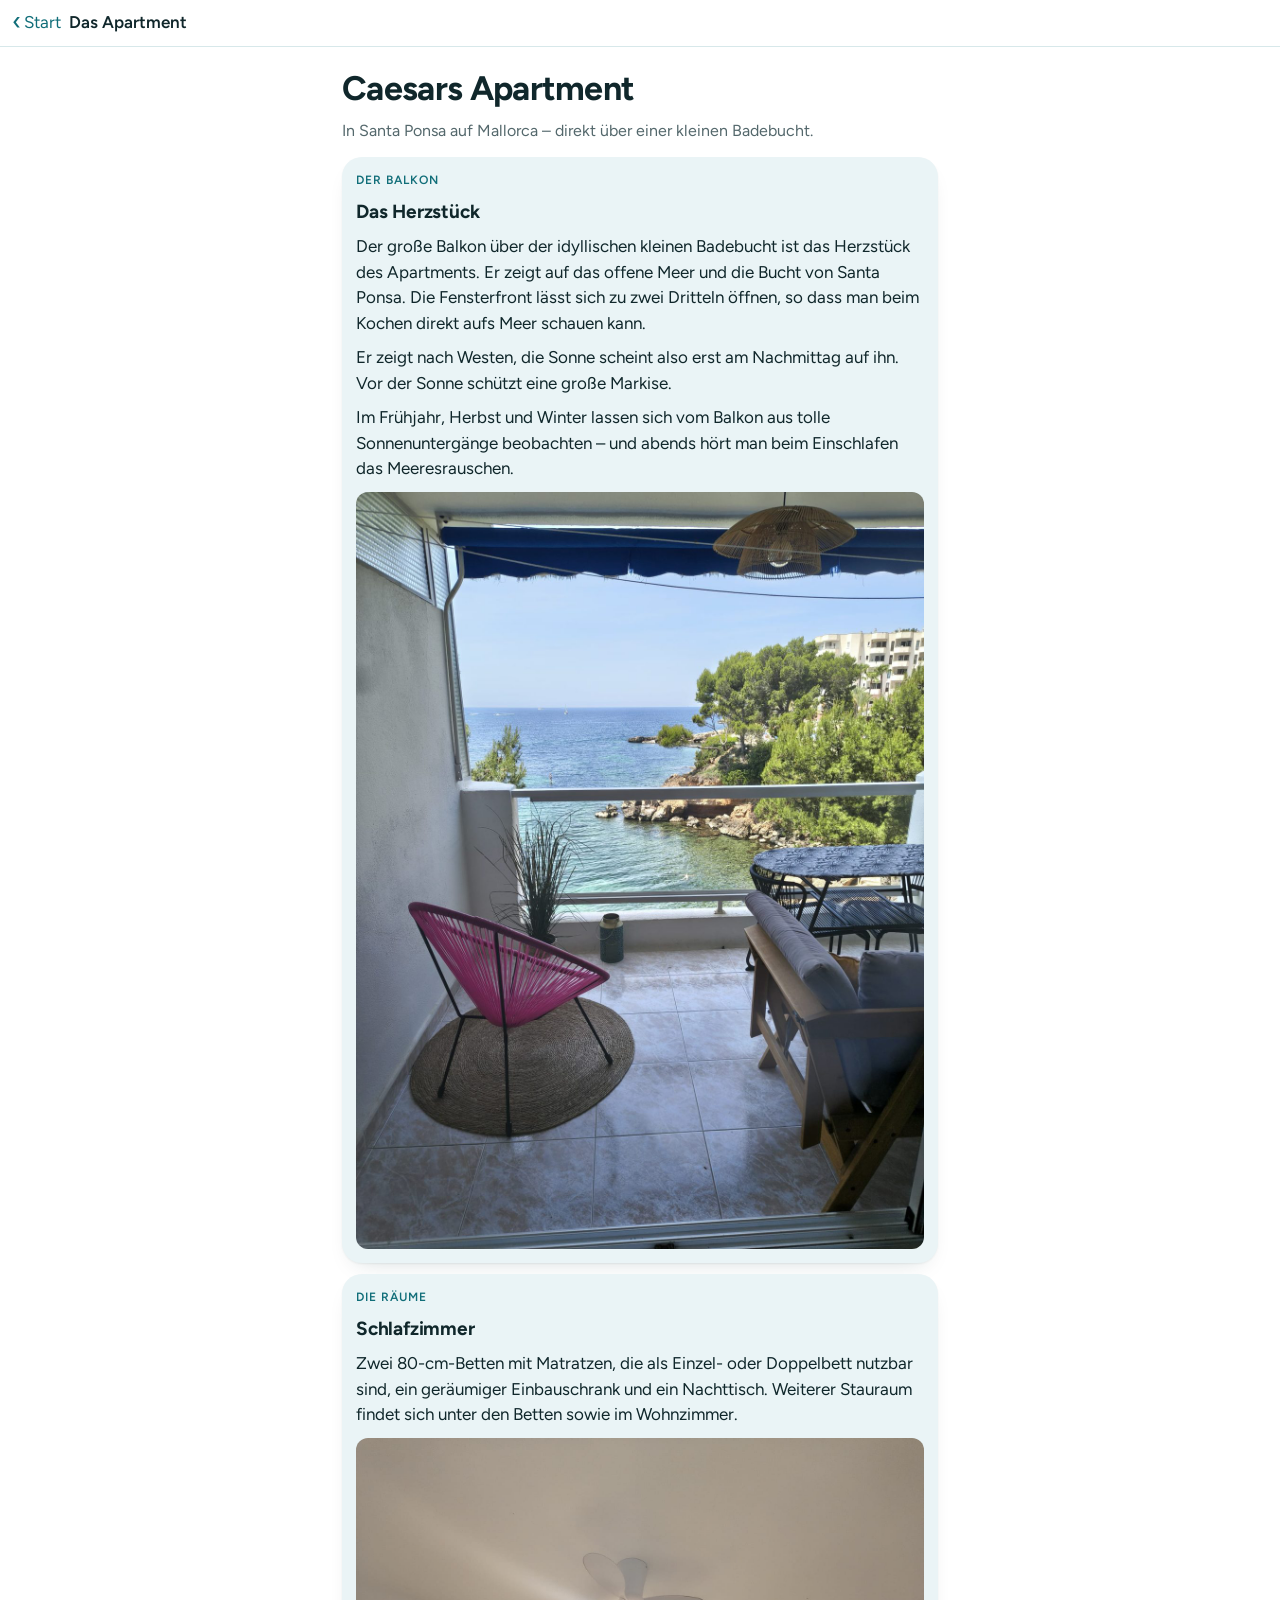
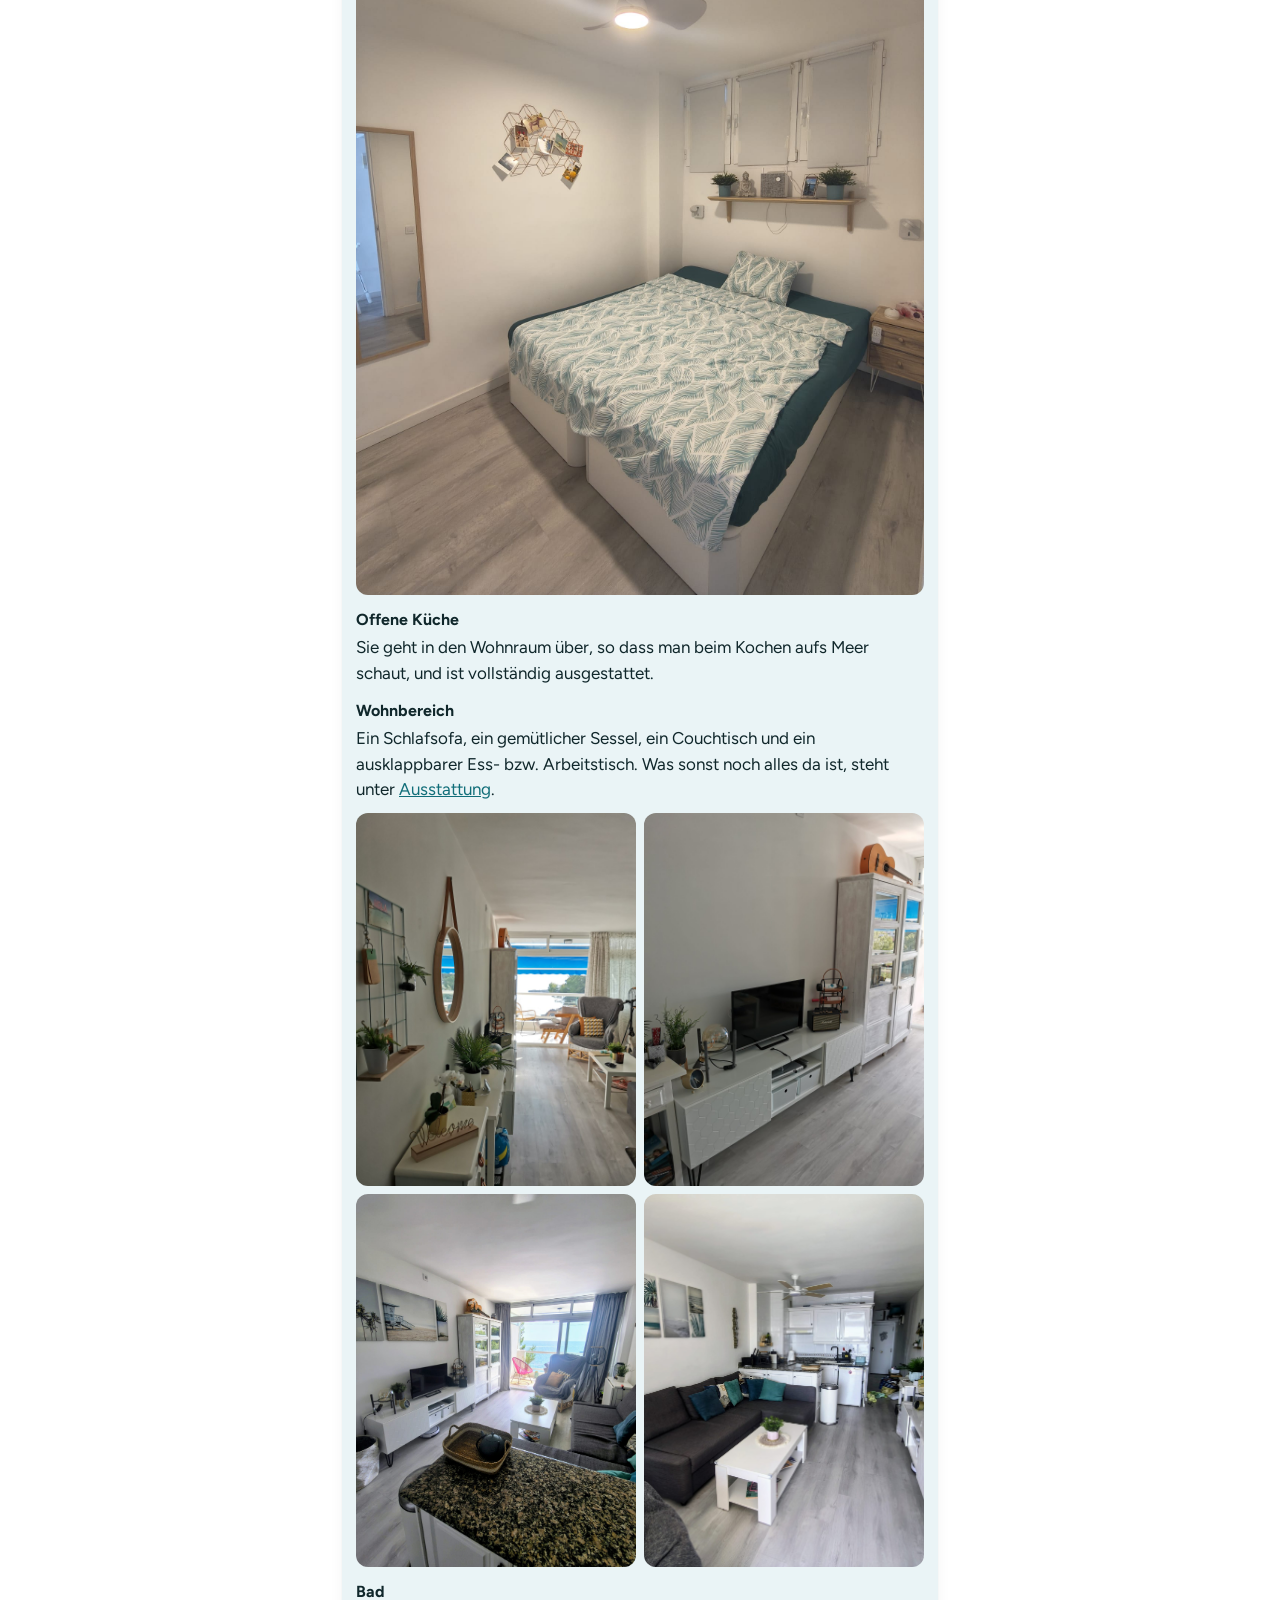
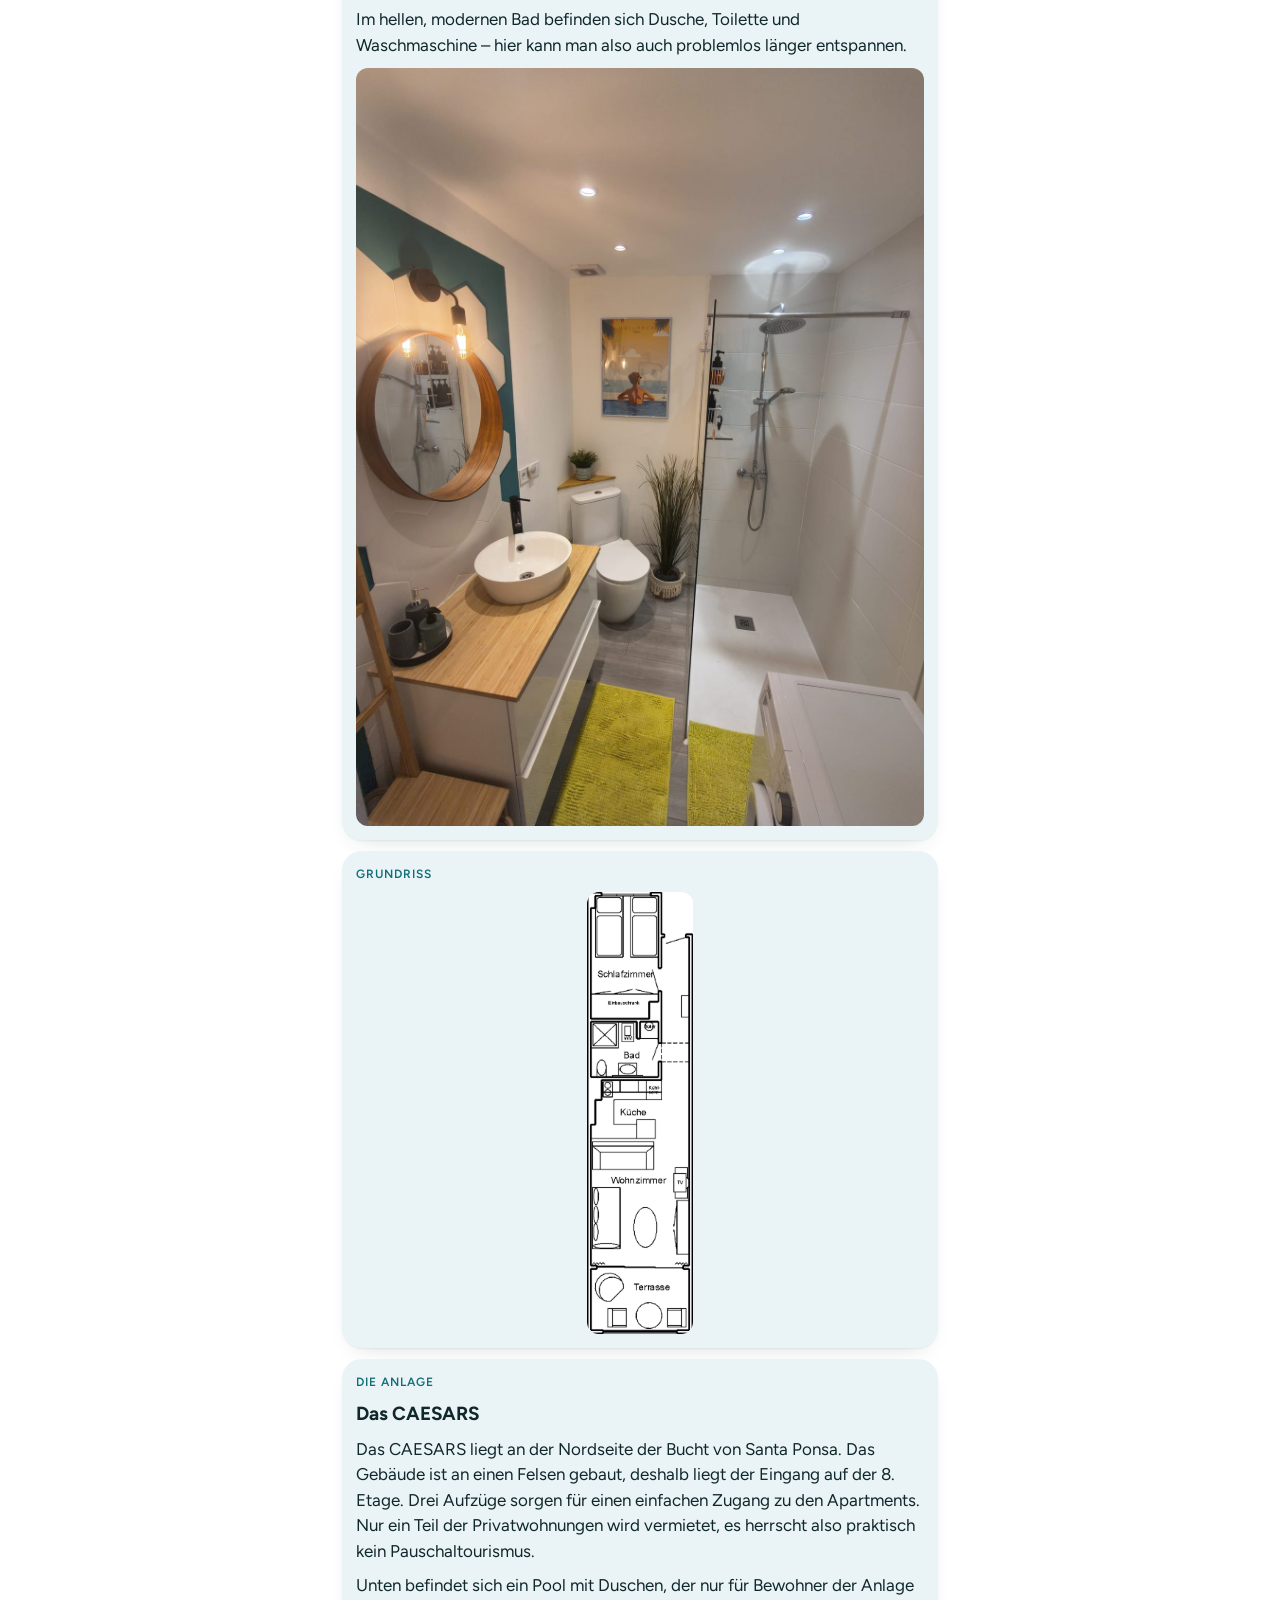
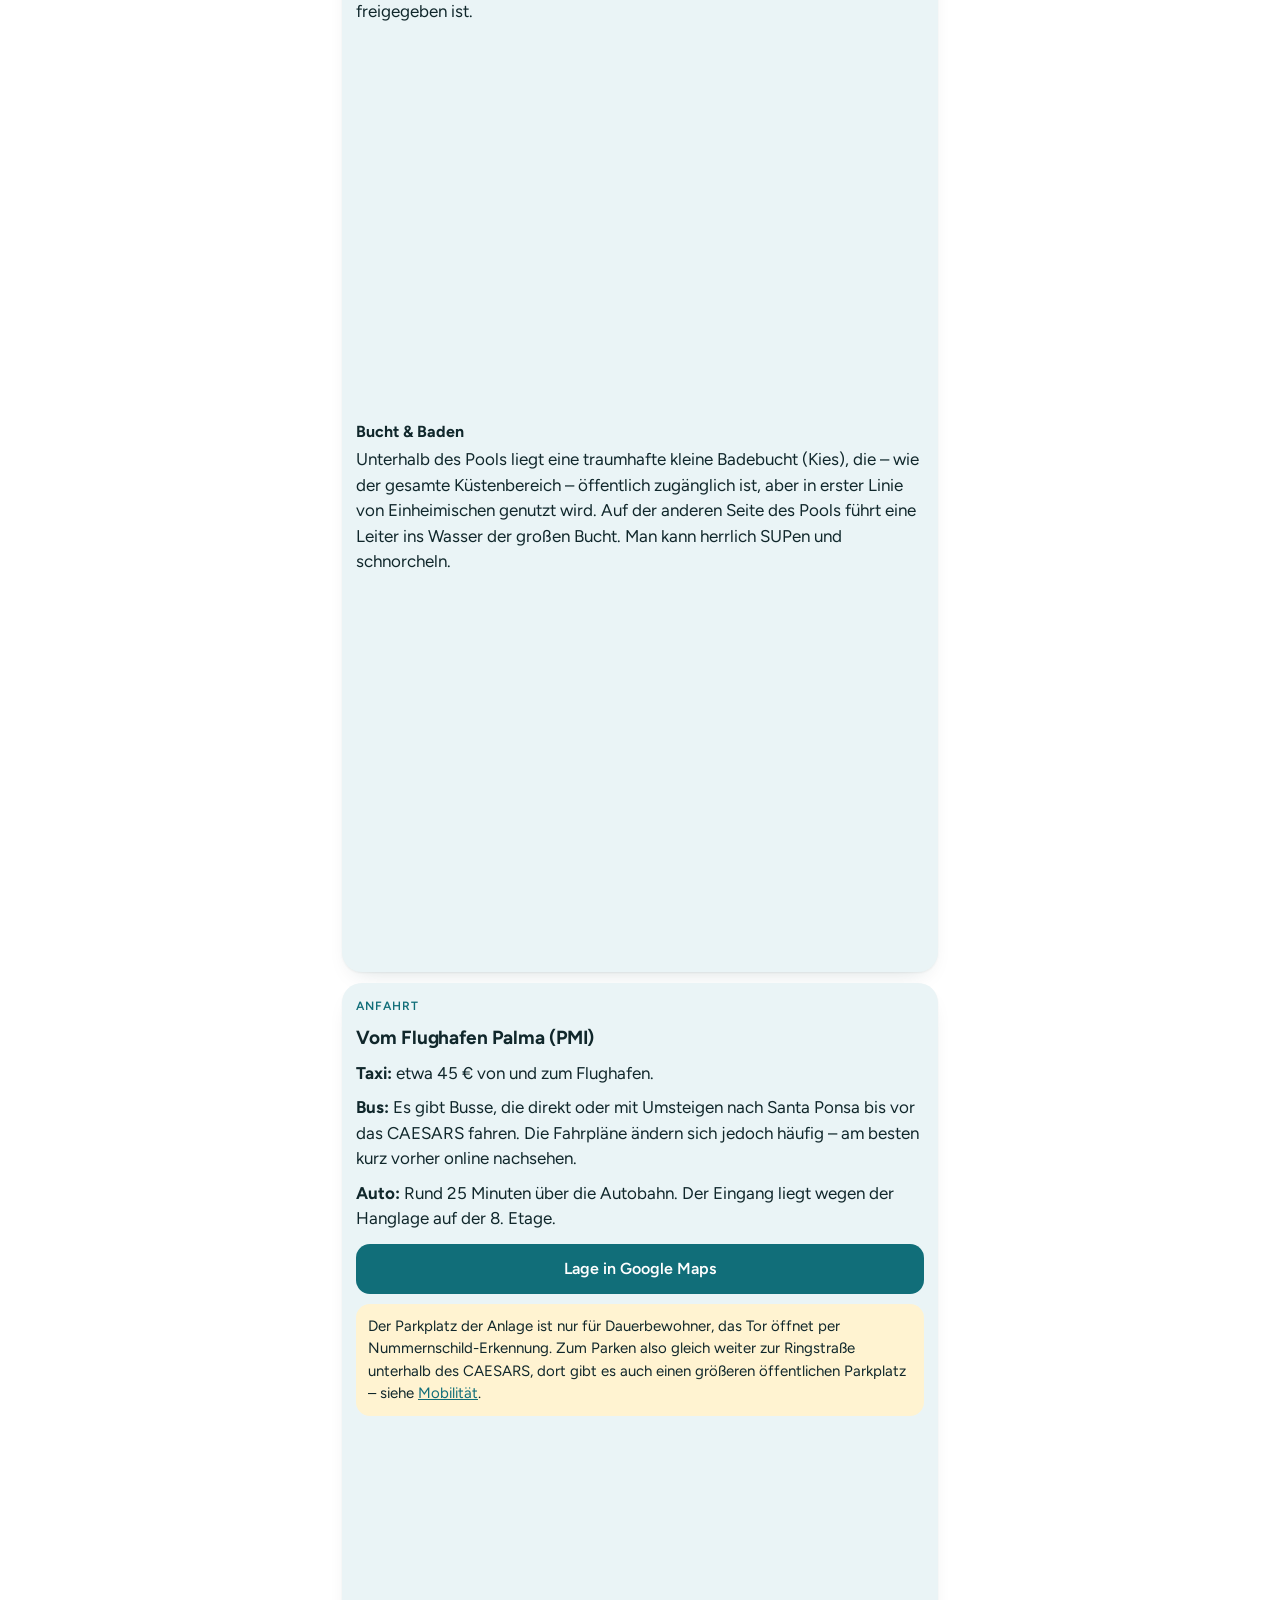
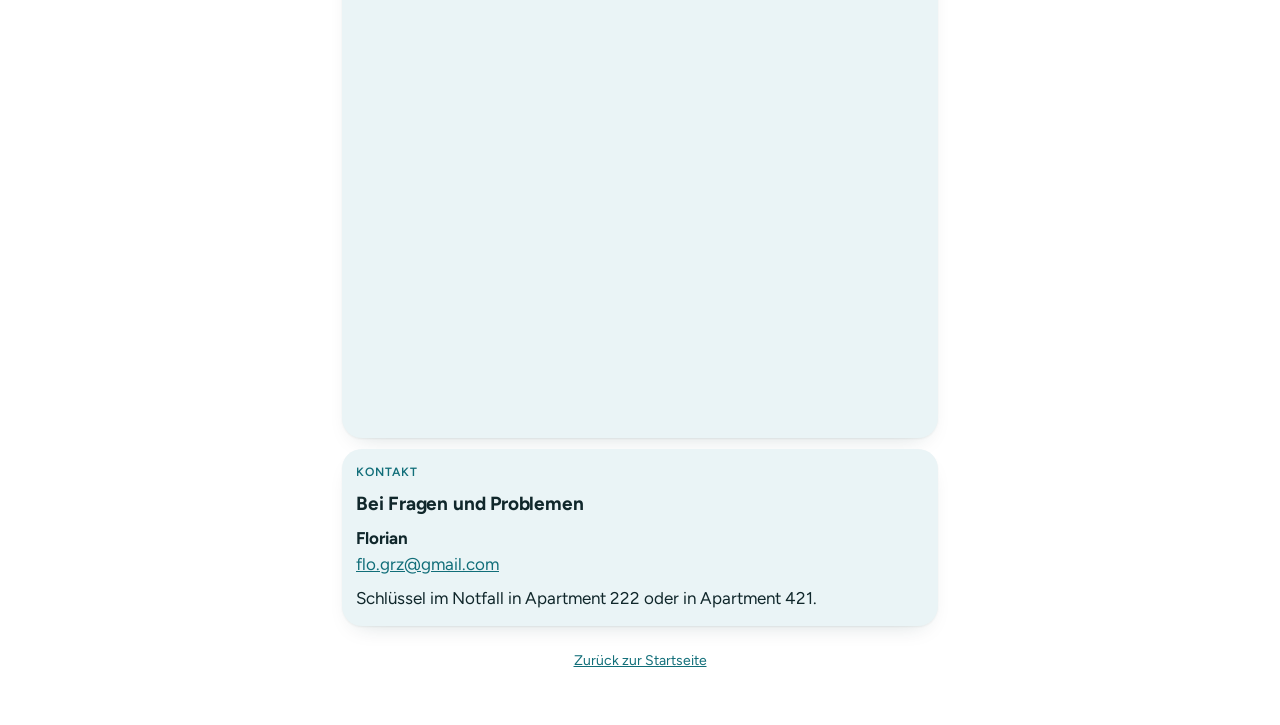
==== commit 7ec97cd3: "Beide neuen Wohnzimmer-Fotos auch auf "Das Apartment" Im Abschnitt Wohnbereich stehen jetzt vier Bil" ====
--- a/apartment.html
+++ b/apartment.html
@@ -52,6 +52,8 @@
     <div class="pair">
       <img width="1200" height="1600" src="bilder/wohnbereich.jpg" alt="Wohnbereich mit Sofa und Küche" loading="lazy">
       <img width="1200" height="1600" src="bilder/wohnzimmer.jpg" alt="Wohnzimmer mit TV und Vitrine" loading="lazy">
+      <img width="1492" height="1989" src="bilder/wohnzimmer-meerblick.jpg" alt="Wohnzimmer mit Blick aufs Meer" loading="lazy">
+      <img width="2007" height="1506" src="bilder/wohnzimmer-kueche.jpg" alt="Wohnzimmer mit Blick zur offenen Küche" loading="lazy">
     </div>
 
     <h3>Bad</h3>
